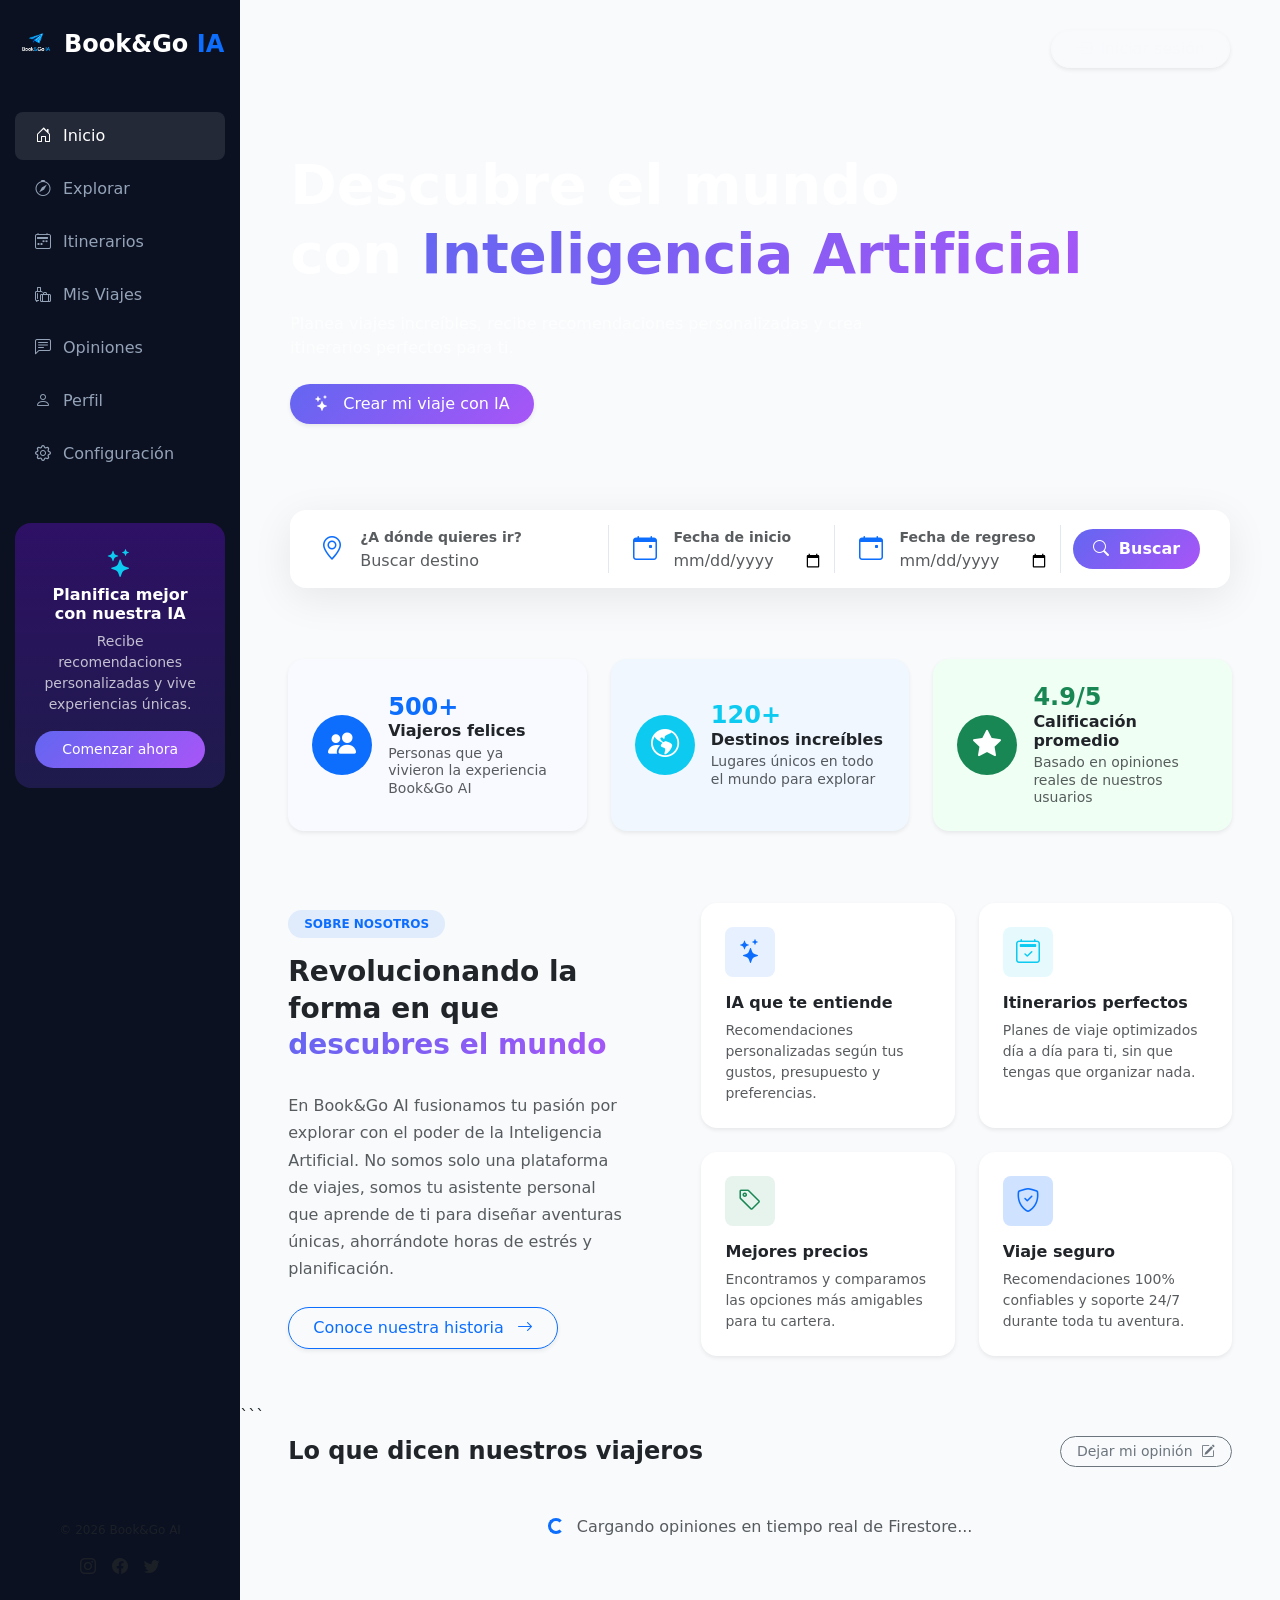
==== index.html @ ae6454f5 "registro aaaaaa" ====
<!DOCTYPE html>
<html lang="es">

<head>
    <meta charset="UTF-8">
    <meta name="viewport" content="width=device-width, initial-scale=1.0">
    <title>Book&Go AI Dashboard</title>
    <link href="https://cdn.jsdelivr.net/npm/bootstrap@5.3.0/dist/css/bootstrap.min.css" rel="stylesheet">
    <link rel="stylesheet" href="https://cdn.jsdelivr.net/npm/bootstrap-icons@1.10.5/font/bootstrap-icons.css">

    <style>
        :root {
            --sidebar-bg: #0B1121;
            --bg-light: #F8FAFC;
            --primary-gradient: linear-gradient(135deg, #6366f1, #a855f7);
        }

        body {
            font-family: 'Segoe UI', system-ui, -apple-system, sans-serif;
            background-color: var(--bg-light);
        }

        /* --- Layout Principal --- */
        .dashboard-wrapper {
            display: flex;
            min-height: 100vh;
        }

        /* --- Barra Lateral (Sidebar) --- */
        .sidebar {
            width: 260px;
            background-color: var(--sidebar-bg);
            color: white;
            display: flex;
            flex-direction: column;
        }

        .sidebar-link {
            color: #94a3b8;
            text-decoration: none;
            padding: 12px 20px;
            display: flex;
            align-items: center;
            gap: 12px;
            border-radius: 8px;
            margin: 0 15px 5px;
            transition: all 0.3s ease;
        }

        .sidebar-link:hover,
        .sidebar-link.active {
            background-color: rgba(255, 255, 255, 0.1);
            color: white;
        }

        .promo-card {
            background: linear-gradient(180deg, #2e1065, #1e1b4b);
            border-radius: 16px;
            padding: 20px;
            margin: 40px 15px 20px;
        }

        /* --- Contenido Principal --- */
        .main-content {
            flex-grow: 1;
            display: flex;
            flex-direction: column;
            overflow-y: auto;
        }

        /* --- Hero Section --- */
        .hero-section {
            background: url('https://images.unsplash.com/photo-1552465011-b4e21bf6e79a?auto=format&fit=crop&q=80&w=2000') no-repeat center center;
            background-size: cover;
            min-height: 550px;
            position: relative;
            color: white;
            padding: 30px 50px;
            display: flex;
            flex-direction: column;
        }

        /* Texto con gradiente */
        .text-gradient {
            background: var(--primary-gradient);
            -webkit-background-clip: text;
            -webkit-text-fill-color: transparent;
            font-weight: 700;
            display: inline-block;
            line-height: 1.3;
            padding-bottom: 5px;
        }

        /* --- Buscador Flotante --- */
        .search-bar-container {
            background: white;
            border-radius: 16px;
            padding: 15px 30px;
            box-shadow: 0 10px 40px rgba(0, 0, 0, 0.08);
            margin: -40px 50px 15px 50px;
            position: relative;
            z-index: 10;
        }

        .search-input-group {
            border-right: 1px solid #e2e8f0;
        }

        .search-input-group:last-child {
            border-right: none;
        }

        /* --- Utilidades --- */
        .btn-gradient {
            background: var(--primary-gradient);
            color: white;
            border: none;
        }

        .btn-gradient:hover {
            opacity: 0.9;
            color: white;
        }

        /* --- Efectos Hover para Tarjetas --- */
        .hover-lift {
            transition: transform 0.3s ease, box-shadow 0.3s ease;
        }

        .hover-lift:hover {
            transform: translateY(-8px);
            box-shadow: 0 15px 30px rgba(0, 0, 0, 0.08) !important;
        }
    </style>
</head>

<body>

    <div class="dashboard-wrapper">
        <aside class="sidebar py-4">
            <div class="px-3 mb-5 d-flex align-items-center gap-2">
                <img src="images/Logo.png" alt="Icono" width="40" style="object-fit: contain; border-radius: 6px;">
                <span class="fs-4 fw-bold text-nowrap">Book&Go <span class="text-primary">IA</span></span>
            </div>

            <nav class="d-flex flex-column">
                <a href="#" class="sidebar-link active" onclick="protectedAction(event, 'Inicio')"><i
                        class="bi bi-house-door"></i> Inicio</a>
                <a href="#" class="sidebar-link" onclick="protectedAction(event, 'Explorar')"><i
                        class="bi bi-compass"></i> Explorar</a>
                <a href="#" class="sidebar-link" onclick="protectedAction(event, 'Itinerarios')"><i
                        class="bi bi-calendar2-week"></i> Itinerarios</a>
                <a href="#" class="sidebar-link" onclick="protectedAction(event, 'Mis Viajes')"><i
                        class="bi bi-luggage"></i> Mis Viajes</a>
                <a href="opiniones.html" class="sidebar-link" onclick="protectedAction(event, 'Opiniones')"><i
                        class="bi bi-chat-left-text"></i> Opiniones</a>
                <a href="#" class="sidebar-link" onclick="protectedAction(event, 'Perfil')"><i class="bi bi-person"></i>
                    Perfil</a>
                <a href="#" class="sidebar-link" onclick="protectedAction(event, 'Configuración')"><i
                        class="bi bi-gear"></i> Configuración</a>
            </nav>

            <div class="promo-card text-center">
                <i class="bi bi-stars fs-3 text-info mb-2"></i>
                <h6 class="text-white fw-bold">Planifica mejor con nuestra IA</h6>
                <p class="small text-light opacity-75 mb-3">Recibe recomendaciones personalizadas y vive experiencias
                    únicas.</p>
                <button class="btn btn-gradient btn-sm w-100 rounded-pill py-2"
                    onclick="protectedAction(event, 'Comenzar Ahora')">Comenzar ahora</button>
            </div>

            <div class="mt-auto px-4 pb-2 text-center">
                <small class="text-muted d-block mb-3" style="font-size: 0.75rem;">© 2026 Book&Go AI</small>
                <div class="d-flex justify-content-center gap-3">
                    <a href="#" class="text-muted"><i class="bi bi-instagram"></i></a>
                    <a href="#" class="text-muted"><i class="bi bi-facebook"></i></a>
                    <a href="#" class="text-muted"><i class="bi bi-twitter"></i></a>
                </div>
            </div>
        </aside>

        <main class="main-content">

            <section class="hero-section">

                <div class="d-flex justify-content-end mb-5">

                    <div id="logged-out-view" class="d-flex align-items-center">
                        <button class="btn btn-outline-light rounded-pill px-4 fw-medium shadow-sm"
                            data-bs-toggle="modal" data-bs-target="#loginModal">
                            <i class="bi bi-box-arrow-in-right me-2"></i>Iniciar sesión
                        </button>
                    </div>

                    <div id="logged-in-view" class="d-flex align-items-center gap-4 d-none">
                        <i class="bi bi-bell text-white fs-5 position-relative" style="cursor: pointer;">
                            <span
                                class="position-absolute top-0 start-100 translate-middle p-1 bg-danger border border-light rounded-circle"></span>
                        </i>
                        <div class="dropdown">
                            <div class="d-flex align-items-center gap-2 text-white dropdown-toggle" id="userDropdown"
                                data-bs-toggle="dropdown" aria-expanded="false" style="cursor: pointer;">
                                <img src="https://images.unsplash.com/photo-1494790108377-be9c29b29330?auto=format&fit=crop&q=80&w=150"
                                    class="rounded-circle border border-2 border-light" width="38" height="38"
                                    alt="Sara">
                                <span id="NombrePerfil">Hola, Sara</span>
                            </div>
                            <ul class="dropdown-menu dropdown-menu-end shadow border-0 mt-2 rounded-3"
                                aria-labelledby="userDropdown">
                                <li><a class="dropdown-item small py-2" href="#"><i
                                            class="bi bi-person me-2 text-muted"></i> Mi Perfil</a></li>
                                <li><a class="dropdown-item small py-2" href="#"><i
                                            class="bi bi-gear me-2 text-muted"></i> Configuración</a></li>
                                <li>
                                    <hr class="dropdown-divider">
                                </li>
                                <li><a class="dropdown-item text-danger small py-2" href="#" id="btnLogout"><i
                                            class="bi bi-box-arrow-left me-2"></i> Cerrar sesión</a></li>
                            </ul>
                        </div>
                    </div>

                </div>

                <div class="mt-auto mb-5 pb-5 d-flex flex-column align-items-start">
                    <h1 class="display-4 fw-bold mb-3" style="line-height: 1.2;">
                        Descubre el mundo <br>
                        con <span class="text-gradient">Inteligencia Artificial</span>
                    </h1>
                    <p class="lead opacity-75 mb-4 fs-6" style="max-width: 600px;">
                        Planea viajes increíbles, recibe recomendaciones personalizadas y crea itinerarios perfectos
                        para ti.
                    </p>
                    <button class="btn btn-gradient px-4 py-2 rounded-pill fw-medium shadow-sm"
                        onclick="protectedAction(event, 'Crear viaje con IA')">
                        <i class="bi bi-stars me-2"></i> Crear mi viaje con IA
                    </button>
                </div>
            </section>

            <div class="search-bar-container">
                <div class="row align-items-center">
                    <div class="col-md-4 search-input-group d-flex align-items-center gap-3">
                        <i class="bi bi-geo-alt fs-4 text-primary"></i>
                        <div class="w-100">
                            <small class="text-muted fw-semibold">¿A dónde quieres ir?</small>
                            <input type="text" id="inputDestino" class="form-control border-0 p-0 shadow-none fw-medium"
                                placeholder="Buscar destino">
                        </div>
                    </div>
                    <div class="col-md-3 search-input-group d-flex align-items-center gap-3 ps-4">
                        <i class="bi bi-calendar-event fs-4 text-primary"></i>
                        <div class="w-100">
                            <small class="text-muted fw-semibold">Fecha de inicio</small>
                            <input type="date" class="form-control border-0 p-0 shadow-none text-muted">
                        </div>
                    </div>
                    <div class="col-md-3 search-input-group d-flex align-items-center gap-3 ps-4">
                        <i class="bi bi-calendar-event fs-4 text-primary"></i>
                        <div class="w-100">
                            <small class="text-muted fw-semibold">Fecha de regreso</small>
                            <input type="date" class="form-control border-0 p-0 shadow-none text-muted">
                        </div>
                    </div>
                    <div class="col-md-2 text-end">
                        </button>
                        <button id="btnBuscarCatalogo" class="btn btn-gradient w-100 py-2 rounded-pill fw-bold">
                            <i class="bi bi-search me-1"></i> Buscar
                        </button>

                    </div>
                </div>
            </div>

            <div class="container-fluid px-5 my-4">
                <div class="row g-4" id="contenedorCatalogo">
                </div>
            </div>

            <div class="container-fluid px-5 pb-4 mt-2">
                <div class="row g-4">
                    <div class="col-md-4">
                        <div class="card border-0 shadow-sm rounded-4 h-100 p-2" style="background-color: #f8faff;">
                            <div class="card-body d-flex align-items-center gap-3">
                                <div class="bg-primary text-white rounded-circle d-flex align-items-center justify-content-center flex-shrink-0"
                                    style="width: 60px; height: 60px;">
                                    <i class="bi bi-people-fill fs-3"></i>
                                </div>
                                <div>
                                    <h4 class="fw-bold text-primary mb-0">500+</h4>
                                    <h6 class="fw-bold mb-1">Viajeros felices</h6>
                                    <p class="text-muted small mb-0 lh-sm">Personas que ya vivieron la experiencia
                                        Book&Go AI</p>
                                </div>
                            </div>
                        </div>
                    </div>
                    <div class="col-md-4">
                        <div class="card border-0 shadow-sm rounded-4 h-100 p-2" style="background-color: #f0f7ff;">
                            <div class="card-body d-flex align-items-center gap-3">
                                <div class="bg-info text-white rounded-circle d-flex align-items-center justify-content-center flex-shrink-0"
                                    style="width: 60px; height: 60px;">
                                    <i class="bi bi-globe-americas fs-3"></i>
                                </div>
                                <div>
                                    <h4 class="fw-bold text-info mb-0">120+</h4>
                                    <h6 class="fw-bold mb-1">Destinos increíbles</h6>
                                    <p class="text-muted small mb-0 lh-sm">Lugares únicos en todo el mundo para explorar
                                    </p>
                                </div>
                            </div>
                        </div>
                    </div>
                    <div class="col-md-4">
                        <div class="card border-0 shadow-sm rounded-4 h-100 p-2" style="background-color: #f0fff4;">
                            <div class="card-body d-flex align-items-center gap-3">
                                <div class="bg-success text-white rounded-circle d-flex align-items-center justify-content-center flex-shrink-0"
                                    style="width: 60px; height: 60px;">
                                    <i class="bi bi-star-fill fs-3"></i>
                                </div>
                                <div>
                                    <h4 class="fw-bold text-success mb-0">4.9/5</h4>
                                    <h6 class="fw-bold mb-1">Calificación promedio</h6>
                                    <p class="text-muted small mb-0 lh-sm">Basado en opiniones reales de nuestros
                                        usuarios</p>
                                </div>
                            </div>
                        </div>
                    </div>
                </div>
            </div>
            <div class="container-fluid px-5 pb-5 mt-5">
                <div class="row g-5 align-items-center">

                    <div class="col-lg-5 pe-lg-5">
                        <span
                            class="badge bg-primary bg-opacity-10 text-primary rounded-pill px-3 py-2 mb-3 fw-semibold">SOBRE
                            NOSOTROS</span>
                        <h3 class="fw-bold mb-4" style="line-height: 1.3;">
                            Revolucionando la forma en que <span class="text-gradient">descubres el mundo</span>
                        </h3>
                        <p class="text-muted mb-4" style="line-height: 1.7;">
                            En Book&Go AI fusionamos tu pasión por explorar con el poder de la Inteligencia Artificial.
                            No somos solo una plataforma de viajes, somos tu asistente personal que aprende de ti para
                            diseñar aventuras únicas, ahorrándote horas de estrés y planificación.
                        </p>
                        <button class="btn btn-outline-primary rounded-pill px-4 py-2 fw-medium shadow-sm hover-lift"
                            data-bs-toggle="modal" data-bs-target="#historyModal">
                            Conoce nuestra historia <i class="bi bi-arrow-right ms-2"></i>
                        </button>
                    </div>

                    <div class="col-lg-7">
                        <div class="row g-4">
                            <div class="col-md-6">
                                <div class="card border-0 bg-white shadow-sm rounded-4 h-100 p-4 hover-lift">
                                    <div class="bg-primary bg-opacity-10 text-primary rounded-3 d-inline-flex align-items-center justify-content-center mb-3"
                                        style="width: 50px; height: 50px;">
                                        <i class="bi bi-stars fs-4"></i>
                                    </div>
                                    <h6 class="fw-bold">IA que te entiende</h6>
                                    <p class="text-muted small mb-0">Recomendaciones personalizadas según tus gustos,
                                        presupuesto y preferencias.</p>
                                </div>
                            </div>
                            <div class="col-md-6">
                                <div class="card border-0 bg-white shadow-sm rounded-4 h-100 p-4 hover-lift">
                                    <div class="bg-info bg-opacity-10 text-info rounded-3 d-inline-flex align-items-center justify-content-center mb-3"
                                        style="width: 50px; height: 50px;">
                                        <i class="bi bi-calendar2-check fs-4"></i>
                                    </div>
                                    <h6 class="fw-bold">Itinerarios perfectos</h6>
                                    <p class="text-muted small mb-0">Planes de viaje optimizados día a día para ti, sin
                                        que tengas que organizar nada.</p>
                                </div>
                            </div>
                            <div class="col-md-6">
                                <div class="card border-0 bg-white shadow-sm rounded-4 h-100 p-4 hover-lift">
                                    <div class="bg-success bg-opacity-10 text-success rounded-3 d-inline-flex align-items-center justify-content-center mb-3"
                                        style="width: 50px; height: 50px;">
                                        <i class="bi bi-tag fs-4"></i>
                                    </div>
                                    <h6 class="fw-bold">Mejores precios</h6>
                                    <p class="text-muted small mb-0">Encontramos y comparamos las opciones más amigables
                                        para tu cartera.</p>
                                </div>
                            </div>
                            <div class="col-md-6">
                                <div class="card border-0 bg-white shadow-sm rounded-4 h-100 p-4 hover-lift">
                                    <div class="bg-primary-subtle text-primary rounded-3 d-inline-flex align-items-center justify-content-center mb-3"
                                        style="width: 50px; height: 50px;">
                                        <i class="bi bi-shield-check fs-4"></i>
                                    </div>
                                    <h6 class="fw-bold">Viaje seguro</h6>
                                    <p class="text-muted small mb-0">Recomendaciones 100% confiables y soporte 24/7
                                        durante toda tu aventura.</p>
                                </div>
                            </div>
                        </div>
                    </div>

                </div>
            </div>
            ```

            <div class="container-fluid px-5 pb-5">
                <div class="d-flex justify-content-between align-items-center mb-4 mt-2">
                    <h4 class="fw-bold mb-0">Lo que dicen nuestros viajeros</h4>
                    <a href="opiniones.html" class="btn btn-outline-secondary btn-sm rounded-pill px-3">Dejar mi opinión
                        <i class="bi bi-pencil-square ms-1"></i></a>
                </div>

                <div class="row g-4" id="realOpinionsContainer">
                    <div class="text-center py-4 text-muted">
                        <div class="spinner-border text-primary spinner-border-sm me-2" role="status"></div>
                        Cargando opiniones en tiempo real de Firestore...
                    </div>
                </div>
            </div>

            <div class="modal fade" id="loginModal" tabindex="-1" aria-labelledby="loginModalLabel" aria-hidden="true">
                <div class="modal-dialog modal-dialog-centered" style="max-width: 400px;">
                    <div class="modal-content border-0 shadow rounded-4"
                        style="background-color: #0B1121; color: white;">
                        <div class="modal-header border-0 pe-4 pt-4">
                            <button type="button" class="btn-close btn-close-white ms-auto shadow-none"
                                data-bs-dismiss="modal" aria-label="Close"></button>
                        </div>
                        <div class="modal-body px-4 pb-4 text-center">
                            <div class="bg-primary text-white rounded p-2 d-inline-flex mb-3"><i
                                    class="bi bi-airplane-fill fs-3"></i></div>
                            <h4 class="fw-bold mb-4">Book&Go <span class="text-primary">AI</span></h4>

                            <ul class="nav nav-pills nav-fill mb-4 p-1 bg-dark rounded-pill" id="authTabs"
                                role="tablist">
                                <li class="nav-item" role="presentation">
                                    <button class="nav-link active rounded-pill text-white" id="login-tab"
                                        data-bs-toggle="tab" data-bs-target="#login-pane" type="button"
                                        role="tab">Iniciar Sesión</button>
                                </li>
                                <li class="nav-item" role="presentation">
                                    <button class="nav-link rounded-pill text-white" id="register-tab"
                                        data-bs-toggle="tab" data-bs-target="#register-pane" type="button"
                                        role="tab">Registrarse</button>
                                </li>
                            </ul>

                            <div class="tab-content" id="authTabsContent">

                                <div class="tab-pane fade show active text-start" id="login-pane" role="tabpanel"
                                    aria-labelledby="login-tab">
                                    <div class="mb-3">
                                        <label class="small text-muted mb-1 fw-medium">Correo electrónico</label>
                                        <input type="email" id="loginEmail"
                                            class="form-control bg-secondary bg-opacity-10 border-secondary text-white py-2 px-3 shadow-none"
                                            placeholder="correo@ejemplo.com">
                                    </div>
                                    <div class="mb-4">
                                        <label class="small text-muted mb-1 fw-medium">Contraseña</label>
                                        <input type="password" id="loginPassword"
                                            class="form-control bg-secondary bg-opacity-10 border-secondary text-white py-2 px-3 shadow-none"
                                            placeholder="••••••••">
                                    </div>
                                    <button id="btn-google" type="button"
                                        class="btn btn-outline-primary w-100 mb-3 py-2 rounded-pill fw-bold d-flex align-items-center justify-content-center gap-2">
                                        <svg xmlns="http://www.w3.org/2000/svg" width="16" height="16"
                                            fill="currentColor" class="bi bi-google" viewBox="0 0 16 16">
                                            <path
                                                d="M15.545 6.558a9.4 9.4 0 0 1 .139 1.626c0 2.434-.87 4.492-2.384 5.885h.002C11.978 15.292 10.158 16 8 16A8 8 0 1 1 8 0c2.244 0 4.179.827 5.642 2.237l-2.407 2.407c-.685-.66-1.854-1.428-3.235-1.428-2.393 0-4.342 1.984-4.342 4.428s1.949 4.428 4.342 4.428c2.767 0 3.81-1.984 3.974-3.003H8V6.558z" />
                                        </svg>
                                        Iniciar sesión con Google
                                    </button>
                                    <button id="btnLogin"
                                        class="btn btn-gradient w-100 py-2 rounded-pill fw-bold shadow">
                                        Entrar
                                    </button>
                                </div>

                               <div class="tab-pane fade text-start" id="register-pane" role="tabpanel" aria-labelledby="register-tab">
    
    <h6 class="text-white border-bottom border-secondary pb-2 mb-3 small tracking-wider text-uppercase opacity-75">1. Datos de la Cuenta</h6>
    
    <div class="mb-3">
        <label class="small text-muted mb-1 fw-medium">Nombre completo</label>
        <input type="text" id="registerNombre"
            class="form-control bg-secondary bg-opacity-10 border-secondary text-white py-2 px-3 shadow-none"
            placeholder="Juan Carlos Benítez" required>
    </div>

    <div class="row">
        <div class="col-md-8 mb-3">
            <label class="small text-muted mb-1 fw-medium">Correo electrónico</label>
            <input type="email" id="registerEmail"
                class="form-control bg-secondary bg-opacity-10 border-secondary text-white py-2 px-3 shadow-none"
                placeholder="correo@ejemplo.com" required>
        </div>
        <div class="col-md-4 mb-3">
            <label class="small text-muted mb-1 fw-medium">Edad</label>
            <input type="number" id="registerEdad" min="1" max="120"
                class="form-control bg-secondary bg-opacity-10 border-secondary text-white py-2 px-3 shadow-none"
                placeholder="Ej: 21" required>
        </div>
    </div>

    <div class="mb-3">
        <label class="small text-muted mb-1 fw-medium">Crea Una Contraseña</label>
        <input type="password" id="registerPassword"
            class="form-control bg-secondary bg-opacity-10 border-secondary text-white py-2 px-3 shadow-none"
            placeholder="Mínimo 6 caracteres" required>
    </div>

    <h6 class="text-white border-bottom border-secondary pb-2 mb-3 mt-4 small tracking-wider text-uppercase opacity-75">2. Perfil de Viajero</h6>

    <div class="row">
        <div class="col-md-6 mb-3">
            <label class="small text-muted mb-1 fw-medium">Estilo de viaje</label>
            <select id="registerEstilo" class="form-select bg-dark border-secondary text-white py-2 px-3 shadow-none">
                <option value="Aventurero">Aventurero / Mochilero</option>
                <option value="Cultural">Cultural / Histórico</option>
                <option value="Relajación">Relajación / Playa</option>
                <option value="Negocios">Negocios</option>
                <option value="Familiar">Familiar</option>
            </select>
        </div>
        <div class="col-md-6 mb-3">
            <label class="small text-muted mb-1 fw-medium">Presupuesto estimado</label>
            <select id="registerPresupuesto" class="form-select bg-dark border-secondary text-white py-2 px-3 shadow-none">
                <option value="Bajo">Económico (Bajo)</option>
                <option value="Medio" selected>Estándar (Medio)</option>
                <option value="Alto">Premium (Alto)</option>
            </select>
        </div>
    </div>

    <div class="row">
        <div class="col-md-6 mb-3">
            <label class="small text-muted mb-1 fw-medium">Transporte preferido</label>
            <select id="registerTransporte" class="form-select bg-dark border-secondary text-white py-2 px-3 shadow-none">
                <option value="Metro / Tren">Metro / Tren</option>
                <option value="Autobús">Autobús de línea</option>
                <option value="Avión">Avión</option>
                <option value="Automóvil">Automóvil propio / Renta</option>
            </select>
        </div>
        <div class="col-md-6 mb-3">
            <label class="small text-muted mb-1 fw-medium">Alojamiento preferido</label>
            <select id="registerAlojamiento" class="form-select bg-dark border-secondary text-white py-2 px-3 shadow-none">
                <option value="Hotel">Hotel</option>
                <option value="Hostal">Hostal / Compartido</option>
                <option value="Airbnb">Airbnb / Departamento</option>
                <option value="Ninguno">Sin reserva previa</option>
            </select>
        </div>
    </div>

    <div class="mb-3">
        <label class="small text-muted mb-1 fw-medium">Duración típica del viaje</label>
        <select id="registerDuracion" class="form-select bg-dark border-secondary text-white py-2 px-3 shadow-none">
            <option value="Fin de semana">Fin de semana (1-3 días)</option>
            <option value="Una semana">Una semana (4-7 días)</option>
            <option value="Quincena">Quincena (8-15 días)</option>
            <option value="Larga estancia">Larga estancia (+15 días)</option>
        </select>
    </div>

    <div class="mb-3">
        <label class="small text-muted mb-2 d-block fw-medium">Intereses principales</label>
        <div class="row g-2 px-1">
            <div class="col-6">
                <div class="form-check text-white-50 small">
                    <input class="form-check-input interes-chk" type="checkbox" value="Museos" id="chkMuseos">
                    <label class="form-check-label" for="chkMuseos">Museos y Arte</label>
                </div>
            </div>
            <div class="col-6">
                <div class="form-check text-white-50 small">
                    <input class="form-check-input interes-chk" type="checkbox" value="Naturaleza" id="chkNaturaleza">
                    <label class="form-check-label" for="chkNaturaleza">Naturaleza / Eco</label>
                </div>
            </div>
            <div class="col-6">
                <div class="form-check text-white-50 small">
                    <input class="form-check-input interes-chk" type="checkbox" value="Gastronomía" id="chkGastro">
                    <label class="form-check-label" for="chkGastro">Gastronomía local</label>
                </div>
            </div>
            <div class="col-6">
                <div class="form-check text-white-50 small">
                    <input class="form-check-input interes-chk" type="checkbox" value="Vida Nocturna" id="chkNocturna">
                    <label class="form-check-label" for="chkNocturna">Vida Nocturna</label>
                </div>
            </div>
        </div>
    </div>

    <div class="mb-4">
        <label class="small text-muted mb-1 fw-medium">Destinos favoritos o planeados</label>
        <input type="text" id="registerDestinos"
            class="form-control bg-secondary bg-opacity-10 border-secondary text-white py-2 px-3 shadow-none"
            placeholder="Ej: CDMX, París, Cancún (separados por comas)">
    </div>

    <button id="btnRegister" class="btn btn-gradient w-100 py-2 rounded-pill fw-bold shadow">
        Crear cuenta
    </button>
</div>
                            </div>

                            <div id="authErrorMsg" class="text-danger small mt-3 d-none"></div>

                        </div>
                    </div>
                </div>
            </div>
            <div class="modal fade" id="historyModal" tabindex="-1" aria-labelledby="historyModalLabel"
                aria-hidden="true">
                <div class="modal-dialog modal-dialog-centered modal-lg">
                    <div class="modal-content border-0 shadow rounded-4"
                        style="background-color: #0B1121; color: white;">
                        <div class="modal-header border-0 pe-4 pt-4">
                            <h5 class="modal-title fw-bold px-3 pt-2" id="historyModalLabel">Nuestra Historia</h5>
                            <button type="button" class="btn-close btn-close-white ms-auto shadow-none"
                                data-bs-dismiss="modal" aria-label="Close"></button>
                        </div>
                        <div class="modal-body px-4 px-md-5 pb-5">
                            <div class="row align-items-center g-4">

                                <div class="col-md-7">
                                    <h4 class="fw-bold mb-3">El inicio de una <span class="text-gradient">nueva
                                            aventura</span></h4>
                                    <p class="text-light text-opacity-75 small lh-lg">
                                        Todo comenzó a mediados de 2025, cuando un grupo de apasionados desarrolladores
                                        y viajeros frecuentes se cansaron de pasar semanas enteras comparando pestañas,
                                        leyendo cientos de reseñas contradictorias y armando itinerarios rígidos en
                                        hojas de cálculo. Se dieron cuenta de que viajar es un arte, pero planificar se
                                        había convertido en un dolor de cabeza.
                                    </p>
                                    <p class="text-light text-opacity-75 small lh-lg">
                                        Fue entonces cuando nació la idea de **Book&Go AI**: crear un ecosistema
                                        inteligente que funcionara como un compañero de viaje experto. Un algoritmo
                                        avanzado que no solo automatizara reservas, sino que entendiera de verdad la
                                        personalidad, gustos y presupuesto de cada viajero para diseñar rutas únicas en
                                        segundos.
                                    </p>
                                </div>

                                <div class="col-md-5 text-center">
                                    <div
                                        class="p-4 rounded-4 bg-secondary bg-opacity-10 border border-secondary border-opacity-10">
                                        <div class="bg-primary text-white rounded-circle d-inline-flex align-items-center justify-content-center mb-3 shadow"
                                            style="width: 64px; height: 64px;">
                                            <i class="bi bi-rocket-takeoff-fill fs-3"></i>
                                        </div>
                                        <h5 class="fw-bold mb-2" style="font-size: 1rem;">Nuestra Misión</h5>
                                        <p class="text-light text-opacity-50 small mb-0 lh-sm">
                                            Eliminar el estrés y las barreras de la planificación, permitiendo que las
                                            personas se enfoquen en lo único que realmente importa: vivir el destino y
                                            coleccionar momentos.
                                        </p>
                                    </div>
                                </div>

                            </div>

                            <hr class="border-secondary opacity-20 my-4">

                            <div class="text-center">
                                <p class="small text-light text-opacity-50 mb-3">Hoy, seguimos evolucionando cada día
                                    gracias a los comentarios y la confianza de nuestra comunidad de viajeros.</p>
                                <button type="button"
                                    class="btn btn-gradient rounded-pill px-4 py-2 fw-bold btn-sm shadow"
                                    data-bs-dismiss="modal">¡Genial, gracias!</button>
                            </div>
                        </div>
                    </div>
                </div>
            </div>

            <script src="https://cdn.jsdelivr.net/npm/bootstrap@5.3.0/dist/js/bootstrap.bundle.min.js"></script>

            <script type="module">
                // 1. IMPORTS ACTUALIZADOS PARA REALTIME DATABASE
                import { initializeApp } from "https://www.gstatic.com/firebasejs/10.12.2/firebase-app.js";
                import { getAuth, createUserWithEmailAndPassword, signInWithEmailAndPassword, onAuthStateChanged, signOut } from "https://www.gstatic.com/firebasejs/10.12.2/firebase-auth.js";
                import { getDatabase, ref, set, query, orderByChild, limitToLast, onValue } from "https://www.gstatic.com/firebasejs/10.12.2/firebase-database.js";
                // 2. CONFIGURACIÓN (Con databaseURL incluida)
                const firebaseConfig = {
                    apiKey: "AIzaSyBY0KCEgBwrKV02kiFTGZLtWOxO9ozzSso",
                    authDomain: "bookandgo-ad08d.firebaseapp.com",
                    databaseURL: "https://bookandgo-ad08d-default-rtdb.firebaseio.com",
                    projectId: "bookandgo-ad08d",
                    storageBucket: "bookandgo-ad08d.firebasestorage.app",
                    messagingSenderId: "772819367761",
                    appId: "1:772819367761:web:5fdf584737cf2ea3ad8570",
                    measurementId: "G-NZKR4SKYC6"
                };

                // 3. INICIALIZACIÓN
                const app = initializeApp(firebaseConfig);
                const auth = getAuth(app);
                const database = getDatabase(app);

                // 4. VARIABLES GLOBALES
                window.isLoggedIn = false;
                const loginModalElement = document.getElementById('loginModal');
                const loginModalInstance = new bootstrap.Modal(loginModalElement);
                const errorMsg = document.getElementById('authErrorMsg');
                const loggedOutView = document.getElementById('logged-out-view');
                const loggedInView = document.getElementById('logged-in-view');
                const opinionsContainer = document.getElementById('realOpinionsContainer');

                // 5. ESCUCHAR OPINIONES DE REALTIME DATABASE
                // Pedimos las últimas 3 ordenadas por fecha de creación
                const opinionsRef = query(ref(database, 'opiniones'), orderByChild('createdAt'), limitToLast(3));

                onValue(opinionsRef, (snapshot) => {
                    opinionsContainer.innerHTML = '';

                    if (!snapshot.exists()) {
                        opinionsContainer.innerHTML = `
                    <div class="col-12 text-center text-muted py-3">
                        <p class="mb-0 small">Aún no hay opiniones de viajeros. ¡Sé el primero en dejar la tuya!</p>
                    </div>`;
                        return;
                    }

                    // Realtime DB devuelve los datos de más viejo a más nuevo.
                    // Los metemos a un arreglo y le damos la vuelta para que el más nuevo salga primero.
                    const opinionsArray = [];
                    snapshot.forEach((childSnapshot) => {
                        opinionsArray.push(childSnapshot.val());
                    });
                    opinionsArray.reverse();

                    opinionsArray.forEach((data) => {
                        let starsHtml = '';
                        for (let i = 1; i <= 5; i++) {
                            starsHtml += i <= data.stars ? '<i class="bi bi-star-fill"></i>' : '<i class="bi bi-star"></i>';
                        }

                        const cardHtml = `
                    <div class="col-md-4">
                        <div class="card border-0 shadow-sm rounded-4 h-100 p-3">
                            <div class="card-body">
                                <div class="d-flex justify-content-between align-items-start mb-3">
                                    <div class="d-flex align-items-center gap-3">
                                        <img src="${data.userPhoto}" class="rounded-circle border border-1" width="45" height="45" alt="${data.userName}">
                                        <div>
                                            <h6 class="fw-bold mb-0">${data.userName}</h6>
                                            <small class="text-muted text-break" style="font-size:0.75rem;">${data.userEmail}</small>
                                        </div>
                                    </div>
                                    <i class="bi bi-heart-fill text-opacity-25 text-danger"></i>
                                </div>
                                <div class="text-warning mb-2" style="font-size: 0.85rem;">
                                    ${starsHtml}
                                </div>
                                <p class="text-muted small mb-0">${data.text}</p>
                            </div>
                        </div>
                    </div>
                `;
                        opinionsContainer.innerHTML += cardHtml;
                    });
                });

                // 6. CONTROL DE SESIÓN Y LOGIN
                onAuthStateChanged(auth, (user) => {
                    if (user) {
                        window.isLoggedIn = true;
                        loggedOutView.classList.add('d-none');
                        loggedInView.classList.remove('d-none');
                        loginModalInstance.hide();
                        document.getElementById("NombrePerfil").textContent = `Hola, ${user.displayName || user.email}`;
                    } else {
                        window.isLoggedIn = false;
                        loggedOutView.classList.remove('d-none');
                        loggedInView.classList.add('d-none');
                    }
                });

                document.getElementById('btnRegister').addEventListener('click', () => {
                    const email = document.getElementById('registerEmail').value;
                    const password = document.getElementById('registerPassword').value;
                    errorMsg.classList.add('d-none');

                    createUserWithEmailAndPassword(auth, email, password)
                        .then((userCredential) => {
                            const user = userCredential.user;

                            const db = getDatabase();
                            set(ref(db, 'usuarios/' + user.uid), {
                                correo: user.email,
                                fechaRegistro: new Date().toISOString()
                            })
                                .then(() => {
                                    console.log("Usuario guardado con éxito en la base de datos.");
                                })
                                .catch((dbError) => {
                                    console.error("Error al escribir en la base de datos:", dbError);
                                });
                        })
                        .catch((error) => {
                            errorMsg.textContent = "Error: " + error.message;
                            errorMsg.classList.remove('d-none');
                        });
                });

                document.getElementById('btnLogin').addEventListener('click', () => {
                    const email = document.getElementById('loginEmail').value;
                    const password = document.getElementById('loginPassword').value;
                    errorMsg.classList.add('d-none');

                    signInWithEmailAndPassword(auth, email, password)
                        .catch((error) => {
                            errorMsg.textContent = "Credenciales incorrectas o usuario no existe.";
                            errorMsg.classList.remove('d-none');
                        });
                });

                document.getElementById('btnLogout').addEventListener('click', (e) => {
                    e.preventDefault();
                    signOut(auth);
                });

                window.protectedAction = function (event, actionName) {
                    if (event) event.preventDefault();
                    if (!window.isLoggedIn) {
                        loginModalInstance.show();
                    } else {
                        alert(`¡Éxito! Ejecutando la acción: "${actionName}" en el Dashboard.`);
                    }
                };

                const urlParams = new URLSearchParams(window.location.search);
                if (urlParams.get('action') === 'loginRequired') {
                    setTimeout(() => { loginModalInstance.show(); }, 500);
                }

                loginModalElement.addEventListener('hidden.bs.modal', () => {
                    document.getElementById('loginEmail').value = '';
                    document.getElementById('loginPassword').value = '';
                    document.getElementById('registerEmail').value = '';
                    document.getElementById('registerPassword').value = '';
                    errorMsg.classList.add('d-none');
                });
            </script>
            <script src="catalogo.js"></script>
</body>

</html>
<script type="module" src="app.js"></script>
<script type="module" src="Registro.js"></script>
</body>

</html>
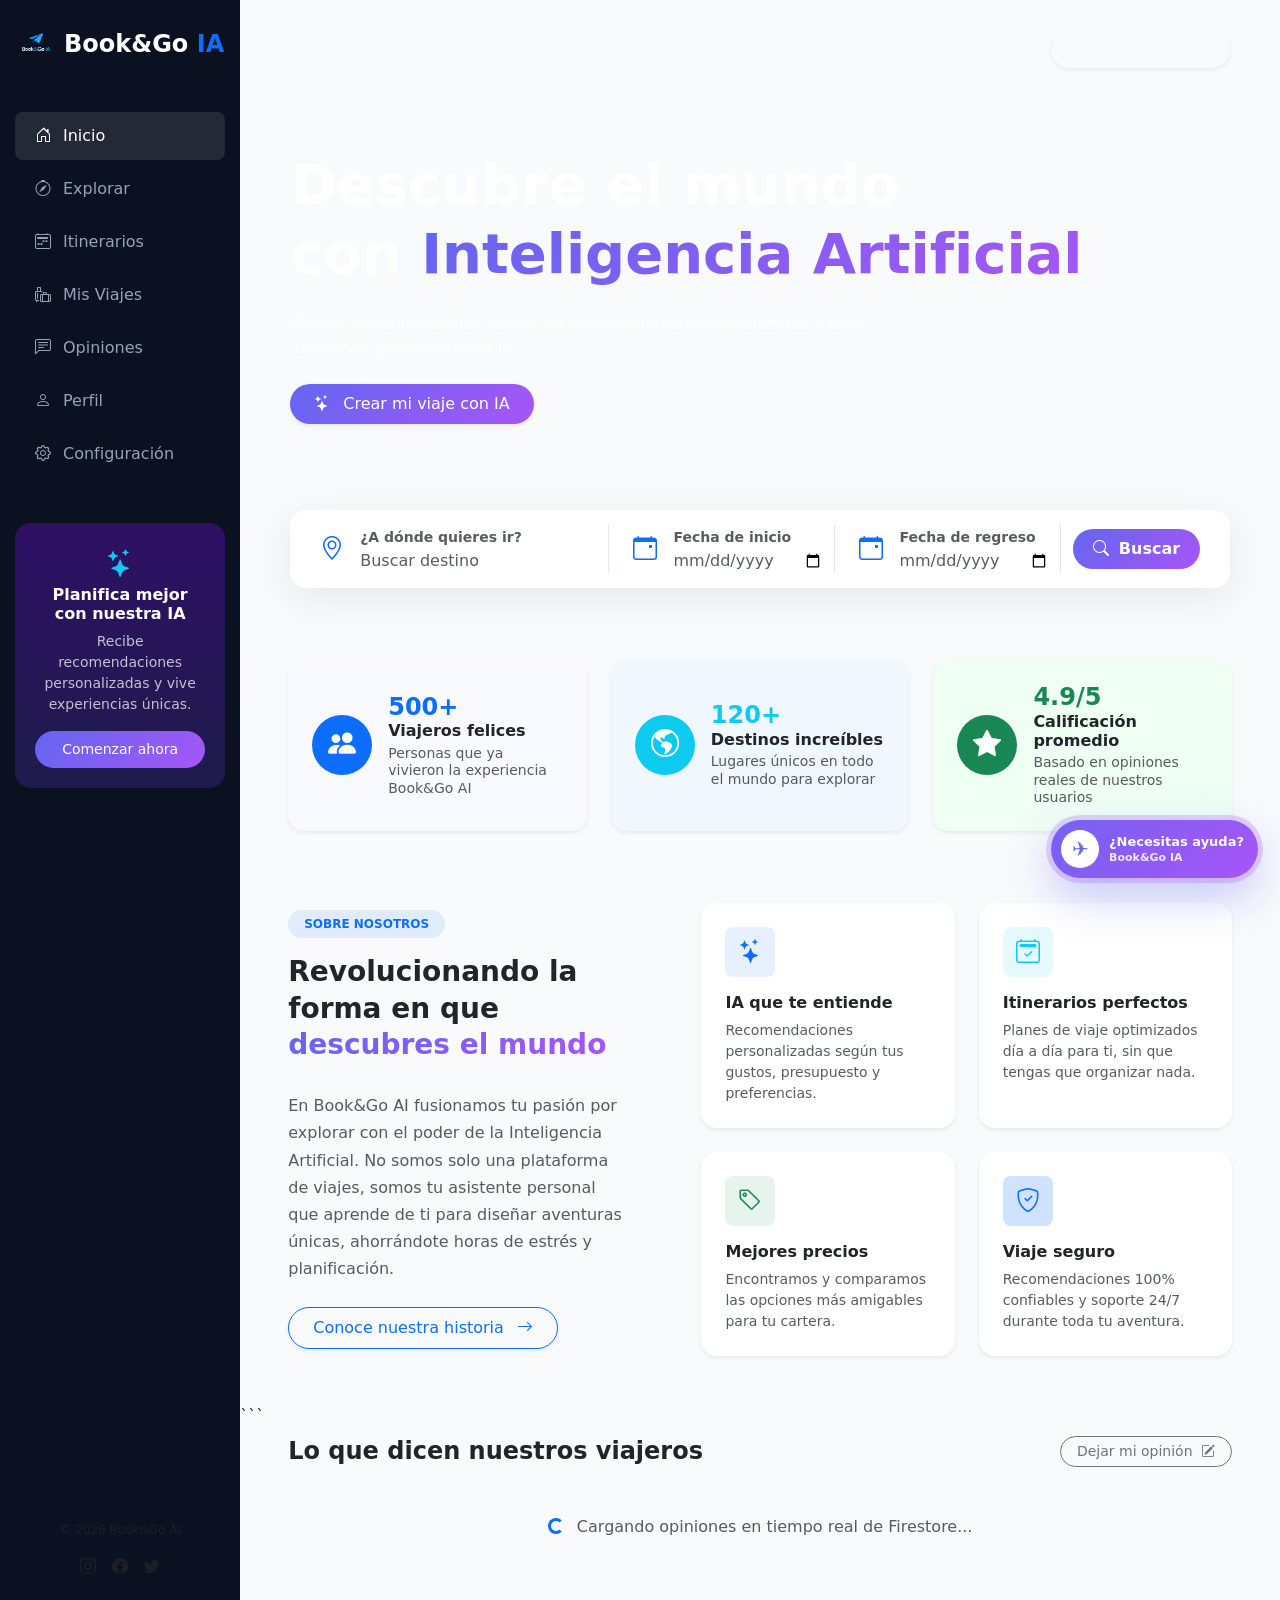
==== commit f99eb510: "feat: Chatbot" ====
--- a/index.html
+++ b/index.html
@@ -7,6 +7,7 @@
     <title>Book&Go AI Dashboard</title>
     <link href="https://cdn.jsdelivr.net/npm/bootstrap@5.3.0/dist/css/bootstrap.min.css" rel="stylesheet">
     <link rel="stylesheet" href="https://cdn.jsdelivr.net/npm/bootstrap-icons@1.10.5/font/bootstrap-icons.css">
+    <link rel="stylesheet" href="chatbot/bookgo-chatbot.css">
 
     <style>
         :root {
@@ -207,7 +208,7 @@
                             </div>
                             <ul class="dropdown-menu dropdown-menu-end shadow border-0 mt-2 rounded-3"
                                 aria-labelledby="userDropdown">
-                                <li><a class="dropdown-item small py-2" href="#"><i
+                                <li><a class="dropdown-item small py-2" href="perfil.html"><i
                                             class="bi bi-person me-2 text-muted"></i> Mi Perfil</a></li>
                                 <li><a class="dropdown-item small py-2" href="#"><i
                                             class="bi bi-gear me-2 text-muted"></i> Configuración</a></li>
@@ -846,6 +847,7 @@
                 });
             </script>
             <script src="catalogo.js"></script>
+            <script src="chatbot/bookgo-chatbot.js"></script>
 </body>
 
 </html>
--- a/chatbot/bookgo-chatbot.css
+++ b/chatbot/bookgo-chatbot.css
@@ -0,0 +1,37 @@
+.bookgo-chat-launcher,
+.bookgo-chat-window,
+.bookgo-chat-window *{
+  box-sizing:border-box;
+  font-family:'Segoe UI',system-ui,-apple-system,sans-serif;
+}
+.bookgo-chat-launcher{
+  position:fixed;
+  right:22px;
+  bottom:22px;
+  z-index:9999;
+  border:0;
+  outline:0;
+  cursor:pointer;
+  display:flex;
+  align-items:center;
+  gap:10px;
+  padding:10px 14px 10px 10px;
+  border-radius:999px;
+  color:#fff;
+  background:linear-gradient(135deg,#6366f1,#a855f7);
+  box-shadow:0 18px 45px rgba(99,102,241,.35);
+  transition:.25s ease;
+}
+.bookgo-chat-launcher:hover{transform:translateY(-3px);box-shadow:0 22px 55px rgba(99,102,241,.45)}
+.bookgo-chat-launcher.hidden{opacity:0;pointer-events:none;transform:translateY(20px) scale(.92)}
+.bookgo-pulse{position:absolute;inset:-5px;border-radius:999px;background:rgba(168,85,247,.25);animation:bookgoPulse 1.7s infinite;z-index:-1}
+@keyframes bookgoPulse{0%{transform:scale(.95);opacity:.9}100%{transform:scale(1.25);opacity:0}}
+.bookgo-launcher-avatar{width:38px;height:38px;border-radius:50%;background:#fff;color:#6366f1;display:grid;place-items:center;font-size:20px;font-weight:800;box-shadow:inset 0 0 0 1px rgba(255,255,255,.2)}
+.bookgo-launcher-text{display:flex;flex-direction:column;align-items:flex-start;font-size:13px;font-weight:800;line-height:1.05;white-space:nowrap}.bookgo-launcher-text small{font-size:11px;font-weight:600;opacity:.86;margin-top:3px}
+.bookgo-chat-window{position:fixed;right:22px;bottom:22px;z-index:9999;width:min(370px,calc(100vw - 28px));height:560px;max-height:calc(100vh - 40px);background:#fff;border-radius:24px;overflow:hidden;box-shadow:0 24px 70px rgba(15,23,42,.28);display:flex;flex-direction:column;opacity:0;pointer-events:none;transform:translateY(25px) scale(.96);transition:.25s ease;border:1px solid rgba(99,102,241,.14)}
+.bookgo-chat-window.open{opacity:1;pointer-events:auto;transform:translateY(0) scale(1)}
+.bookgo-chat-header{padding:16px;background:linear-gradient(135deg,#0B1121,#312e81 55%,#7c3aed);color:#fff;display:flex;align-items:center;justify-content:space-between}
+.bookgo-agent{display:flex;align-items:center;gap:10px}.bookgo-agent-avatar{width:42px;height:42px;border-radius:14px;background:rgba(255,255,255,.14);display:grid;place-items:center;font-size:21px}.bookgo-agent-title{font-weight:900;font-size:15px}.bookgo-agent-subtitle{font-size:12px;opacity:.78}.bookgo-header-actions{display:flex;gap:7px}.bookgo-icon-btn{width:30px;height:30px;border:0;border-radius:10px;background:rgba(255,255,255,.13);color:#fff;cursor:pointer;font-weight:900}.bookgo-icon-btn:hover{background:rgba(255,255,255,.22)}
+.bookgo-chat-messages{flex:1;overflow-y:auto;padding:16px;background:linear-gradient(180deg,#f8faff,#fff)}.bookgo-message{display:flex;margin-bottom:12px}.bookgo-message.user{justify-content:flex-end}.bookgo-bubble{max-width:86%;padding:11px 12px;border-radius:18px;font-size:13px;line-height:1.45;white-space:pre-wrap;box-shadow:0 6px 18px rgba(15,23,42,.06)}.bookgo-message.bot .bookgo-bubble{background:#fff;color:#0f172a;border:1px solid #eef2ff;border-bottom-left-radius:6px}.bookgo-message.user .bookgo-bubble{background:linear-gradient(135deg,#6366f1,#a855f7);color:#fff;border-bottom-right-radius:6px}.bookgo-time{font-size:10px;opacity:.55;text-align:right;margin-top:6px}.bookgo-card{margin-top:10px;padding:10px;border-radius:15px;background:#f8faff;border:1px solid #e7eaff;white-space:normal}.bookgo-card-title{font-weight:900;margin-bottom:4px;color:#111827}.bookgo-card-meta{font-size:11px;color:#6366f1;font-weight:800;margin-bottom:6px}.bookgo-card-desc{font-size:12px;color:#64748b}.bookgo-card-price{font-size:14px;font-weight:900;color:#7c3aed;margin-top:8px}.bookgo-card-link{display:inline-block;margin-top:8px;text-decoration:none;color:#fff;background:linear-gradient(135deg,#6366f1,#a855f7);padding:7px 10px;border-radius:999px;font-size:12px;font-weight:800}.bookgo-card-img{width:100%;height:92px;object-fit:cover;border-radius:12px;margin-bottom:8px}
+.bookgo-quick-actions{display:flex;gap:7px;overflow-x:auto;padding:10px 12px;border-top:1px solid #eef2ff;background:#fff}.bookgo-chip{border:1px solid #e0e7ff;background:#f8faff;color:#4f46e5;border-radius:999px;padding:7px 10px;font-size:11px;font-weight:800;white-space:nowrap;cursor:pointer}.bookgo-chip:hover{background:#eef2ff}.bookgo-chat-input-area{display:flex;align-items:flex-end;gap:8px;padding:12px;background:#fff;border-top:1px solid #eef2ff}.bookgo-chat-input{flex:1;resize:none;max-height:92px;border:1px solid #e5e7eb;border-radius:16px;padding:10px 12px;outline:0;font-size:13px}.bookgo-chat-input:focus{border-color:#8b5cf6;box-shadow:0 0 0 4px rgba(139,92,246,.10)}.bookgo-send-btn{width:42px;height:42px;border:0;border-radius:15px;background:linear-gradient(135deg,#6366f1,#a855f7);color:#fff;font-weight:900;cursor:pointer}.bookgo-footer{padding:7px 10px;text-align:center;font-size:10px;color:#94a3b8;background:#fff}.bookgo-typing{display:inline-flex;gap:4px;align-items:center}.bookgo-typing span{width:6px;height:6px;background:#8b5cf6;border-radius:50%;animation:bookgoTyping 1s infinite ease-in-out}.bookgo-typing span:nth-child(2){animation-delay:.12s}.bookgo-typing span:nth-child(3){animation-delay:.24s}@keyframes bookgoTyping{0%,80%,100%{transform:translateY(0);opacity:.45}40%{transform:translateY(-4px);opacity:1}}
+@media(max-width:520px){.bookgo-chat-launcher{right:14px;bottom:14px}.bookgo-launcher-text{display:none}.bookgo-chat-window{right:10px;bottom:10px;width:calc(100vw - 20px);height:calc(100vh - 20px);border-radius:20px}}
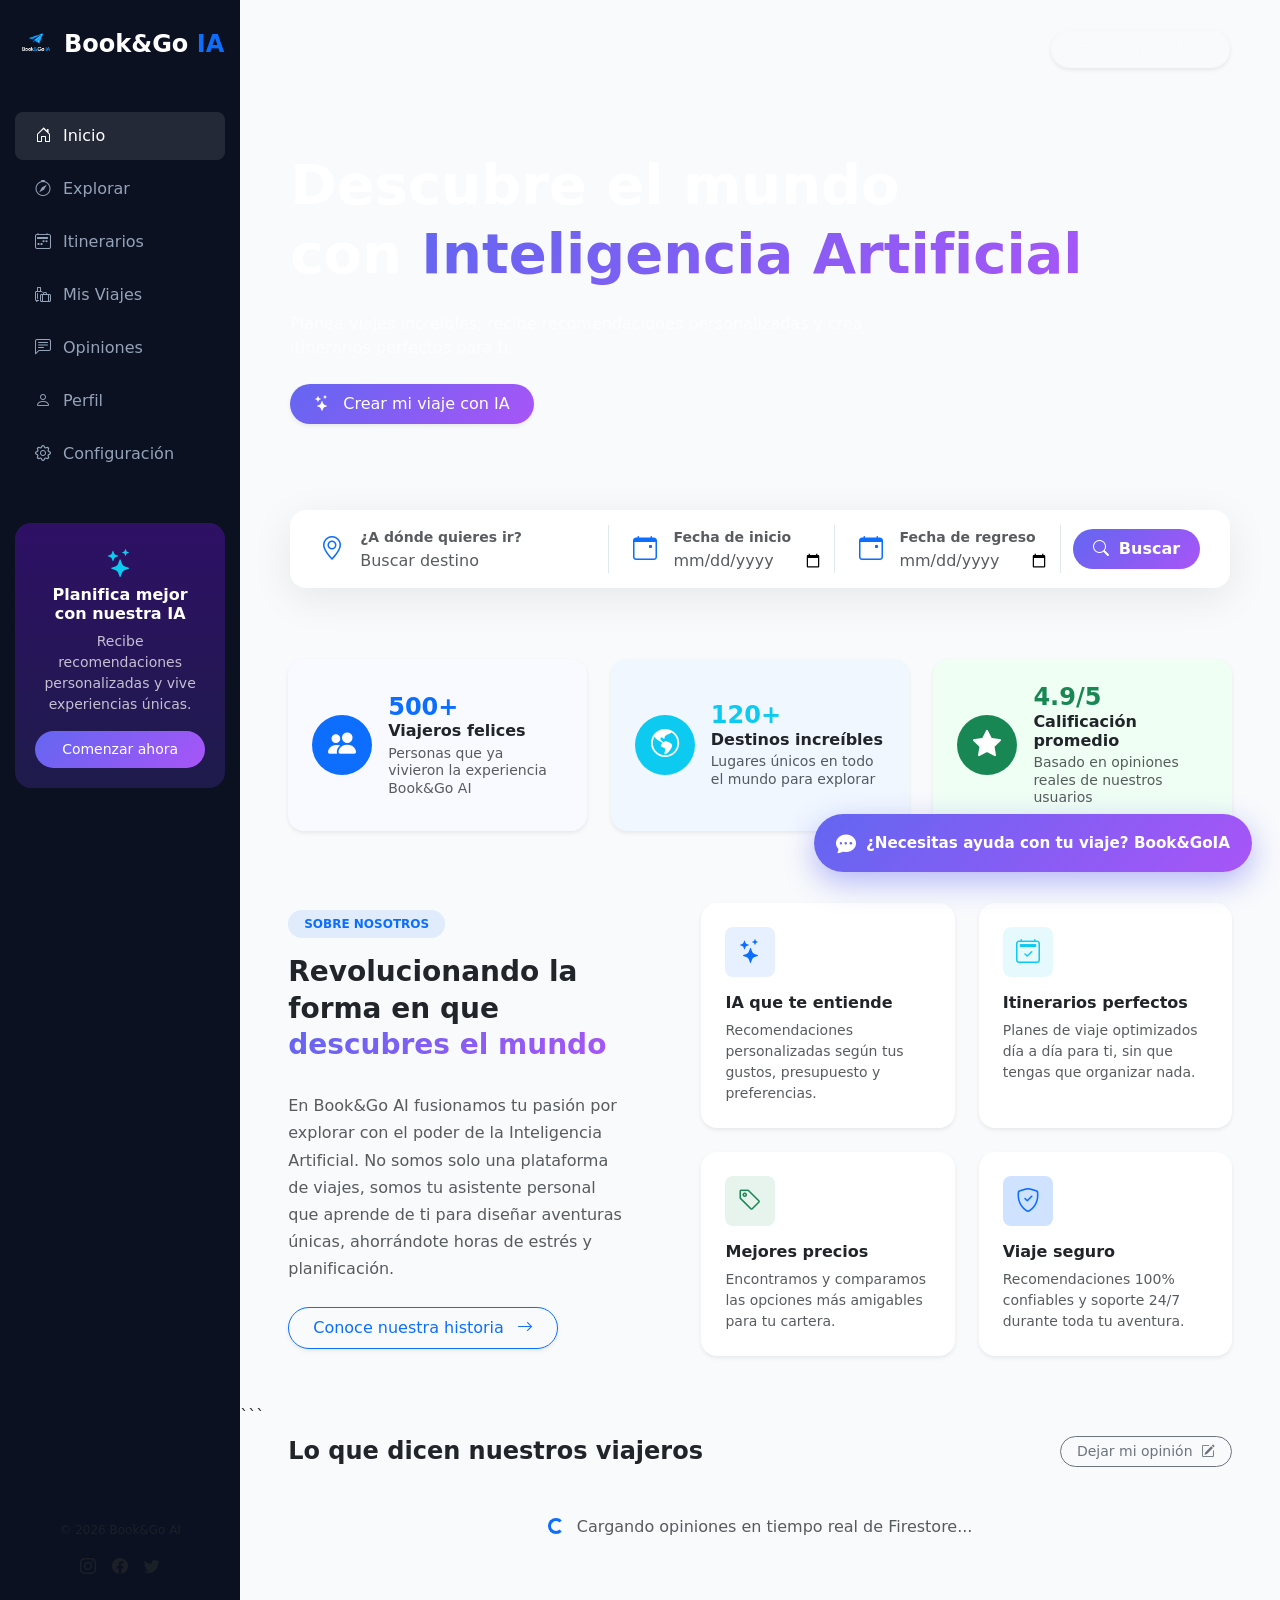
==== commit 997a5cc1: "Reparacion" ====
--- a/index.html
+++ b/index.html
@@ -1,858 +1,913 @@
-<!DOCTYPE html>
-<html lang="es">
-
-<head>
-    <meta charset="UTF-8">
-    <meta name="viewport" content="width=device-width, initial-scale=1.0">
-    <title>Book&Go AI Dashboard</title>
-    <link href="https://cdn.jsdelivr.net/npm/bootstrap@5.3.0/dist/css/bootstrap.min.css" rel="stylesheet">
-    <link rel="stylesheet" href="https://cdn.jsdelivr.net/npm/bootstrap-icons@1.10.5/font/bootstrap-icons.css">
-    <link rel="stylesheet" href="chatbot/bookgo-chatbot.css">
-
-    <style>
-        :root {
-            --sidebar-bg: #0B1121;
-            --bg-light: #F8FAFC;
-            --primary-gradient: linear-gradient(135deg, #6366f1, #a855f7);
-        }
-
-        body {
-            font-family: 'Segoe UI', system-ui, -apple-system, sans-serif;
-            background-color: var(--bg-light);
-        }
-
-        /* --- Layout Principal --- */
-        .dashboard-wrapper {
-            display: flex;
-            min-height: 100vh;
-        }
-
-        /* --- Barra Lateral (Sidebar) --- */
-        .sidebar {
-            width: 260px;
-            background-color: var(--sidebar-bg);
-            color: white;
-            display: flex;
-            flex-direction: column;
-        }
-
-        .sidebar-link {
-            color: #94a3b8;
-            text-decoration: none;
-            padding: 12px 20px;
-            display: flex;
-            align-items: center;
-            gap: 12px;
-            border-radius: 8px;
-            margin: 0 15px 5px;
-            transition: all 0.3s ease;
-        }
-
-        .sidebar-link:hover,
-        .sidebar-link.active {
-            background-color: rgba(255, 255, 255, 0.1);
-            color: white;
-        }
-
-        .promo-card {
-            background: linear-gradient(180deg, #2e1065, #1e1b4b);
-            border-radius: 16px;
-            padding: 20px;
-            margin: 40px 15px 20px;
-        }
-
-        /* --- Contenido Principal --- */
-        .main-content {
-            flex-grow: 1;
-            display: flex;
-            flex-direction: column;
-            overflow-y: auto;
-        }
-
-        /* --- Hero Section --- */
-        .hero-section {
-            background: url('https://images.unsplash.com/photo-1552465011-b4e21bf6e79a?auto=format&fit=crop&q=80&w=2000') no-repeat center center;
-            background-size: cover;
-            min-height: 550px;
-            position: relative;
-            color: white;
-            padding: 30px 50px;
-            display: flex;
-            flex-direction: column;
-        }
-
-        /* Texto con gradiente */
-        .text-gradient {
-            background: var(--primary-gradient);
-            -webkit-background-clip: text;
-            -webkit-text-fill-color: transparent;
-            font-weight: 700;
-            display: inline-block;
-            line-height: 1.3;
-            padding-bottom: 5px;
-        }
-
-        /* --- Buscador Flotante --- */
-        .search-bar-container {
-            background: white;
-            border-radius: 16px;
-            padding: 15px 30px;
-            box-shadow: 0 10px 40px rgba(0, 0, 0, 0.08);
-            margin: -40px 50px 15px 50px;
-            position: relative;
-            z-index: 10;
-        }
-
-        .search-input-group {
-            border-right: 1px solid #e2e8f0;
-        }
-
-        .search-input-group:last-child {
-            border-right: none;
-        }
-
-        /* --- Utilidades --- */
-        .btn-gradient {
-            background: var(--primary-gradient);
-            color: white;
-            border: none;
-        }
-
-        .btn-gradient:hover {
-            opacity: 0.9;
-            color: white;
-        }
-
-        /* --- Efectos Hover para Tarjetas --- */
-        .hover-lift {
-            transition: transform 0.3s ease, box-shadow 0.3s ease;
-        }
-
-        .hover-lift:hover {
-            transform: translateY(-8px);
-            box-shadow: 0 15px 30px rgba(0, 0, 0, 0.08) !important;
-        }
-    </style>
-</head>
-
-<body>
-
-    <div class="dashboard-wrapper">
-        <aside class="sidebar py-4">
-            <div class="px-3 mb-5 d-flex align-items-center gap-2">
-                <img src="images/Logo.png" alt="Icono" width="40" style="object-fit: contain; border-radius: 6px;">
-                <span class="fs-4 fw-bold text-nowrap">Book&Go <span class="text-primary">IA</span></span>
+    <!DOCTYPE html>
+    <html lang="es">
+
+    <head>
+        <meta charset="UTF-8">
+        <meta name="viewport" content="width=device-width, initial-scale=1.0">
+        <title>Book&Go AI Dashboard</title>
+        <link href="https://cdn.jsdelivr.net/npm/bootstrap@5.3.0/dist/css/bootstrap.min.css" rel="stylesheet">
+        <link rel="stylesheet" href="https://cdn.jsdelivr.net/npm/bootstrap-icons@1.10.5/font/bootstrap-icons.css">
+        <link rel="stylesheet" href="chatbot/chatbot.css">
+
+        <style>
+            :root {
+                --sidebar-bg: #0B1121;
+                --bg-light: #F8FAFC;
+                --primary-gradient: linear-gradient(135deg, #6366f1, #a855f7);
+            }
+
+            body {
+                font-family: 'Segoe UI', system-ui, -apple-system, sans-serif;
+                background-color: var(--bg-light);
+            }
+
+            /* --- Layout Principal --- */
+            .dashboard-wrapper {
+                display: flex;
+                min-height: 100vh;
+            }
+
+            /* --- Barra Lateral (Sidebar) --- */
+            .sidebar {
+                width: 260px;
+                background-color: var(--sidebar-bg);
+                color: white;
+                display: flex;
+                flex-direction: column;
+            }
+
+            .sidebar-link {
+                color: #94a3b8;
+                text-decoration: none;
+                padding: 12px 20px;
+                display: flex;
+                align-items: center;
+                gap: 12px;
+                border-radius: 8px;
+                margin: 0 15px 5px;
+                transition: all 0.3s ease;
+            }
+
+            .sidebar-link:hover,
+            .sidebar-link.active {
+                background-color: rgba(255, 255, 255, 0.1);
+                color: white;
+            }
+
+            .promo-card {
+                background: linear-gradient(180deg, #2e1065, #1e1b4b);
+                border-radius: 16px;
+                padding: 20px;
+                margin: 40px 15px 20px;
+            }
+
+            /* --- Contenido Principal --- */
+            .main-content {
+                flex-grow: 1;
+                display: flex;
+                flex-direction: column;
+                overflow-y: auto;
+            }
+
+            /* --- Hero Section --- */
+            .hero-section {
+                background: url('https://images.unsplash.com/photo-1552465011-b4e21bf6e79a?auto=format&fit=crop&q=80&w=2000') no-repeat center center;
+                background-size: cover;
+                min-height: 550px;
+                position: relative;
+                color: white;
+                padding: 30px 50px;
+                display: flex;
+                flex-direction: column;
+            }
+
+            /* Texto con gradiente */
+            .text-gradient {
+                background: var(--primary-gradient);
+                -webkit-background-clip: text;
+                -webkit-text-fill-color: transparent;
+                font-weight: 700;
+                display: inline-block;
+                line-height: 1.3;
+                padding-bottom: 5px;
+            }
+
+            /* --- Buscador Flotante --- */
+            .search-bar-container {
+                background: white;
+                border-radius: 16px;
+                padding: 15px 30px;
+                box-shadow: 0 10px 40px rgba(0, 0, 0, 0.08);
+                margin: -40px 50px 15px 50px;
+                position: relative;
+                z-index: 10;
+            }
+
+            .search-input-group {
+                border-right: 1px solid #e2e8f0;
+            }
+
+            .search-input-group:last-child {
+                border-right: none;
+            }
+
+            /* --- Utilidades --- */
+            .btn-gradient {
+                background: var(--primary-gradient);
+                color: white;
+                border: none;
+            }
+
+            .btn-gradient:hover {
+                opacity: 0.9;
+                color: white;
+            }
+
+            /* --- Efectos Hover para Tarjetas --- */
+            .hover-lift {
+                transition: transform 0.3s ease, box-shadow 0.3s ease;
+            }
+
+            .hover-lift:hover {
+                transform: translateY(-8px);
+                box-shadow: 0 15px 30px rgba(0, 0, 0, 0.08) !important;
+            }
+        </style>
+    </head>
+
+    <body>
+
+        <div class="dashboard-wrapper">
+            <aside class="sidebar py-4">
+                <div class="px-3 mb-5 d-flex align-items-center gap-2">
+                    <img src="images/Logo.png" alt="Icono" width="40" style="object-fit: contain; border-radius: 6px;">
+                    <span class="fs-4 fw-bold text-nowrap">Book&Go <span class="text-primary">IA</span></span>
+                </div>
+
+                <nav class="d-flex flex-column">
+                    <a href="#" class="sidebar-link active" onclick="protectedAction(event, 'Inicio')"><i
+                            class="bi bi-house-door"></i> Inicio</a>
+                    <a href="#" class="sidebar-link" onclick="protectedAction(event, 'Explorar')"><i
+                            class="bi bi-compass"></i> Explorar</a>
+                    <a href="#" class="sidebar-link" onclick="protectedAction(event, 'Itinerarios')"><i
+                            class="bi bi-calendar2-week"></i> Itinerarios</a>
+                    <a href="#" class="sidebar-link" onclick="protectedAction(event, 'Mis Viajes')"><i
+                            class="bi bi-luggage"></i> Mis Viajes</a>
+                    <a href="opiniones.html" class="sidebar-link" onclick="protectedAction(event, 'Opiniones')"><i
+                            class="bi bi-chat-left-text"></i> Opiniones</a>
+                    <a href="#" class="sidebar-link" onclick="protectedAction(event, 'Perfil')"><i class="bi bi-person"></i>
+                        Perfil</a>
+                    <a href="#" class="sidebar-link" onclick="protectedAction(event, 'Configuración')"><i
+                            class="bi bi-gear"></i> Configuración</a>
+                </nav>
+
+                <div class="promo-card text-center">
+                    <i class="bi bi-stars fs-3 text-info mb-2"></i>
+                    <h6 class="text-white fw-bold">Planifica mejor con nuestra IA</h6>
+                    <p class="small text-light opacity-75 mb-3">Recibe recomendaciones personalizadas y vive experiencias
+                        únicas.</p>
+                    <button class="btn btn-gradient btn-sm w-100 rounded-pill py-2"
+                        onclick="protectedAction(event, 'Comenzar Ahora')">Comenzar ahora</button>
+                </div>
+
+                <div class="mt-auto px-4 pb-2 text-center">
+                    <small class="text-muted d-block mb-3" style="font-size: 0.75rem;">© 2026 Book&Go AI</small>
+                    <div class="d-flex justify-content-center gap-3">
+                        <a href="#" class="text-muted"><i class="bi bi-instagram"></i></a>
+                        <a href="#" class="text-muted"><i class="bi bi-facebook"></i></a>
+                        <a href="#" class="text-muted"><i class="bi bi-twitter"></i></a>
+                    </div>
+                </div>
+            </aside>
+
+            <main class="main-content">
+
+                <section class="hero-section">
+
+                    <div class="d-flex justify-content-end mb-5">
+
+                        <div id="logged-out-view" class="d-flex align-items-center">
+                            <button class="btn btn-outline-light rounded-pill px-4 fw-medium shadow-sm"
+                                data-bs-toggle="modal" data-bs-target="#loginModal">
+                                <i class="bi bi-box-arrow-in-right me-2"></i>Iniciar sesión
+                            </button>
+                        </div>
+
+                        <div id="logged-in-view" class="d-flex align-items-center gap-4 d-none">
+                            <i class="bi bi-bell text-white fs-5 position-relative" style="cursor: pointer;">
+                                <span
+                                    class="position-absolute top-0 start-100 translate-middle p-1 bg-danger border border-light rounded-circle"></span>
+                            </i>
+                            <div class="dropdown">
+                                <div class="d-flex align-items-center gap-2 text-white dropdown-toggle" id="userDropdown"
+                                    data-bs-toggle="dropdown" aria-expanded="false" style="cursor: pointer;">
+                                    <img src="https://images.unsplash.com/photo-1494790108377-be9c29b29330?auto=format&fit=crop&q=80&w=150"
+                                        class="rounded-circle border border-2 border-light" width="38" height="38"
+                                        alt="Sara">
+                                    <span id="NombrePerfil">Hola, Sara</span>
+                                </div>
+                                <ul class="dropdown-menu dropdown-menu-end shadow border-0 mt-2 rounded-3"
+                                    aria-labelledby="userDropdown">
+                                    <li><a class="dropdown-item small py-2" href="perfil.html"><i
+                                                class="bi bi-person me-2 text-muted"></i> Mi Perfil</a></li>
+                                    <li><a class="dropdown-item small py-2" href="#"><i
+                                                class="bi bi-gear me-2 text-muted"></i> Configuración</a></li>
+                                    <li>
+                                        <hr class="dropdown-divider">
+                                    </li>
+                                    <li><a class="dropdown-item text-danger small py-2" href="#" id="btnLogout"><i
+                                                class="bi bi-box-arrow-left me-2"></i> Cerrar sesión</a></li>
+                                </ul>
+                            </div>
+                        </div>
+
+                    </div>
+
+                    <div class="mt-auto mb-5 pb-5 d-flex flex-column align-items-start">
+                        <h1 class="display-4 fw-bold mb-3" style="line-height: 1.2;">
+                            Descubre el mundo <br>
+                            con <span class="text-gradient">Inteligencia Artificial</span>
+                        </h1>
+                        <p class="lead opacity-75 mb-4 fs-6" style="max-width: 600px;">
+                            Planea viajes increíbles, recibe recomendaciones personalizadas y crea itinerarios perfectos
+                            para ti.
+                        </p>
+                        <button class="btn btn-gradient px-4 py-2 rounded-pill fw-medium shadow-sm"
+                            onclick="protectedAction(event, 'Crear viaje con IA')">
+                            <i class="bi bi-stars me-2"></i> Crear mi viaje con IA
+                        </button>
+                    </div>
+                </section>
+
+                <div class="search-bar-container">
+                    <div class="row align-items-center">
+                        <div class="col-md-4 search-input-group d-flex align-items-center gap-3">
+                            <i class="bi bi-geo-alt fs-4 text-primary"></i>
+                            <div class="w-100">
+                                <small class="text-muted fw-semibold">¿A dónde quieres ir?</small>
+                                <input type="text" id="inputDestino" class="form-control border-0 p-0 shadow-none fw-medium"
+                                    placeholder="Buscar destino">
+                            </div>
+                        </div>
+                        <div class="col-md-3 search-input-group d-flex align-items-center gap-3 ps-4">
+                            <i class="bi bi-calendar-event fs-4 text-primary"></i>
+                            <div class="w-100">
+                                <small class="text-muted fw-semibold">Fecha de inicio</small>
+                                <input type="date" class="form-control border-0 p-0 shadow-none text-muted">
+                            </div>
+                        </div>
+                        <div class="col-md-3 search-input-group d-flex align-items-center gap-3 ps-4">
+                            <i class="bi bi-calendar-event fs-4 text-primary"></i>
+                            <div class="w-100">
+                                <small class="text-muted fw-semibold">Fecha de regreso</small>
+                                <input type="date" class="form-control border-0 p-0 shadow-none text-muted">
+                            </div>
+                        </div>
+                        <div class="col-md-2 text-end">
+                            </button>
+                            <button id="btnBuscarCatalogo" class="btn btn-gradient w-100 py-2 rounded-pill fw-bold">
+                                <i class="bi bi-search me-1"></i> Buscar
+                            </button>
+
+                        </div>
+                    </div>
+                </div>
+
+                <div class="container-fluid px-5 my-4">
+                    <div class="row g-4" id="contenedorCatalogo">
+                    </div>
+                </div>
+
+                <div class="container-fluid px-5 pb-4 mt-2">
+                    <div class="row g-4">
+                        <div class="col-md-4">
+                            <div class="card border-0 shadow-sm rounded-4 h-100 p-2" style="background-color: #f8faff;">
+                                <div class="card-body d-flex align-items-center gap-3">
+                                    <div class="bg-primary text-white rounded-circle d-flex align-items-center justify-content-center flex-shrink-0"
+                                        style="width: 60px; height: 60px;">
+                                        <i class="bi bi-people-fill fs-3"></i>
+                                    </div>
+                                    <div>
+                                        <h4 class="fw-bold text-primary mb-0">500+</h4>
+                                        <h6 class="fw-bold mb-1">Viajeros felices</h6>
+                                        <p class="text-muted small mb-0 lh-sm">Personas que ya vivieron la experiencia
+                                            Book&Go AI</p>
+                                    </div>
+                                </div>
+                            </div>
+                        </div>
+                        <div class="col-md-4">
+                            <div class="card border-0 shadow-sm rounded-4 h-100 p-2" style="background-color: #f0f7ff;">
+                                <div class="card-body d-flex align-items-center gap-3">
+                                    <div class="bg-info text-white rounded-circle d-flex align-items-center justify-content-center flex-shrink-0"
+                                        style="width: 60px; height: 60px;">
+                                        <i class="bi bi-globe-americas fs-3"></i>
+                                    </div>
+                                    <div>
+                                        <h4 class="fw-bold text-info mb-0">120+</h4>
+                                        <h6 class="fw-bold mb-1">Destinos increíbles</h6>
+                                        <p class="text-muted small mb-0 lh-sm">Lugares únicos en todo el mundo para explorar
+                                        </p>
+                                    </div>
+                                </div>
+                            </div>
+                        </div>
+                        <div class="col-md-4">
+                            <div class="card border-0 shadow-sm rounded-4 h-100 p-2" style="background-color: #f0fff4;">
+                                <div class="card-body d-flex align-items-center gap-3">
+                                    <div class="bg-success text-white rounded-circle d-flex align-items-center justify-content-center flex-shrink-0"
+                                        style="width: 60px; height: 60px;">
+                                        <i class="bi bi-star-fill fs-3"></i>
+                                    </div>
+                                    <div>
+                                        <h4 class="fw-bold text-success mb-0">4.9/5</h4>
+                                        <h6 class="fw-bold mb-1">Calificación promedio</h6>
+                                        <p class="text-muted small mb-0 lh-sm">Basado en opiniones reales de nuestros
+                                            usuarios</p>
+                                    </div>
+                                </div>
+                            </div>
+                        </div>
+                    </div>
+                </div>
+                <div class="container-fluid px-5 pb-5 mt-5">
+                    <div class="row g-5 align-items-center">
+
+                        <div class="col-lg-5 pe-lg-5">
+                            <span
+                                class="badge bg-primary bg-opacity-10 text-primary rounded-pill px-3 py-2 mb-3 fw-semibold">SOBRE
+                                NOSOTROS</span>
+                            <h3 class="fw-bold mb-4" style="line-height: 1.3;">
+                                Revolucionando la forma en que <span class="text-gradient">descubres el mundo</span>
+                            </h3>
+                            <p class="text-muted mb-4" style="line-height: 1.7;">
+                                En Book&Go AI fusionamos tu pasión por explorar con el poder de la Inteligencia Artificial.
+                                No somos solo una plataforma de viajes, somos tu asistente personal que aprende de ti para
+                                diseñar aventuras únicas, ahorrándote horas de estrés y planificación.
+                            </p>
+                            <button class="btn btn-outline-primary rounded-pill px-4 py-2 fw-medium shadow-sm hover-lift"
+                                data-bs-toggle="modal" data-bs-target="#historyModal">
+                                Conoce nuestra historia <i class="bi bi-arrow-right ms-2"></i>
+                            </button>
+                        </div>
+
+                        <div class="col-lg-7">
+                            <div class="row g-4">
+                                <div class="col-md-6">
+                                    <div class="card border-0 bg-white shadow-sm rounded-4 h-100 p-4 hover-lift">
+                                        <div class="bg-primary bg-opacity-10 text-primary rounded-3 d-inline-flex align-items-center justify-content-center mb-3"
+                                            style="width: 50px; height: 50px;">
+                                            <i class="bi bi-stars fs-4"></i>
+                                        </div>
+                                        <h6 class="fw-bold">IA que te entiende</h6>
+                                        <p class="text-muted small mb-0">Recomendaciones personalizadas según tus gustos,
+                                            presupuesto y preferencias.</p>
+                                    </div>
+                                </div>
+                                <div class="col-md-6">
+                                    <div class="card border-0 bg-white shadow-sm rounded-4 h-100 p-4 hover-lift">
+                                        <div class="bg-info bg-opacity-10 text-info rounded-3 d-inline-flex align-items-center justify-content-center mb-3"
+                                            style="width: 50px; height: 50px;">
+                                            <i class="bi bi-calendar2-check fs-4"></i>
+                                        </div>
+                                        <h6 class="fw-bold">Itinerarios perfectos</h6>
+                                        <p class="text-muted small mb-0">Planes de viaje optimizados día a día para ti, sin
+                                            que tengas que organizar nada.</p>
+                                    </div>
+                                </div>
+                                <div class="col-md-6">
+                                    <div class="card border-0 bg-white shadow-sm rounded-4 h-100 p-4 hover-lift">
+                                        <div class="bg-success bg-opacity-10 text-success rounded-3 d-inline-flex align-items-center justify-content-center mb-3"
+                                            style="width: 50px; height: 50px;">
+                                            <i class="bi bi-tag fs-4"></i>
+                                        </div>
+                                        <h6 class="fw-bold">Mejores precios</h6>
+                                        <p class="text-muted small mb-0">Encontramos y comparamos las opciones más amigables
+                                            para tu cartera.</p>
+                                    </div>
+                                </div>
+                                <div class="col-md-6">
+                                    <div class="card border-0 bg-white shadow-sm rounded-4 h-100 p-4 hover-lift">
+                                        <div class="bg-primary-subtle text-primary rounded-3 d-inline-flex align-items-center justify-content-center mb-3"
+                                            style="width: 50px; height: 50px;">
+                                            <i class="bi bi-shield-check fs-4"></i>
+                                        </div>
+                                        <h6 class="fw-bold">Viaje seguro</h6>
+                                        <p class="text-muted small mb-0">Recomendaciones 100% confiables y soporte 24/7
+                                            durante toda tu aventura.</p>
+                                    </div>
+                                </div>
+                            </div>
+                        </div>
+
+                    </div>
+                </div>
+                ```
+
+                <div class="container-fluid px-5 pb-5">
+                    <div class="d-flex justify-content-between align-items-center mb-4 mt-2">
+                        <h4 class="fw-bold mb-0">Lo que dicen nuestros viajeros</h4>
+                        <a href="opiniones.html" class="btn btn-outline-secondary btn-sm rounded-pill px-3">Dejar mi opinión
+                            <i class="bi bi-pencil-square ms-1"></i></a>
+                    </div>
+
+                    <div class="row g-4" id="realOpinionsContainer">
+                        <div class="text-center py-4 text-muted">
+                            <div class="spinner-border text-primary spinner-border-sm me-2" role="status"></div>
+                            Cargando opiniones en tiempo real de Firestore...
+                        </div>
+                    </div>
+                </div>
+
+                <div class="modal fade" id="loginModal" tabindex="-1" aria-labelledby="loginModalLabel" aria-hidden="true">
+                    <div class="modal-dialog modal-dialog-centered" style="max-width: 400px;">
+                        <div class="modal-content border-0 shadow rounded-4"
+                            style="background-color: #0B1121; color: white;">
+                            <div class="modal-header border-0 pe-4 pt-4">
+                                <button type="button" class="btn-close btn-close-white ms-auto shadow-none"
+                                    data-bs-dismiss="modal" aria-label="Close"></button>
+                            </div>
+                            <div class="modal-body px-4 pb-4 text-center">
+                                <div class="bg-primary text-white rounded p-2 d-inline-flex mb-3"><i
+                                        class="bi bi-airplane-fill fs-3"></i></div>
+                                <h4 class="fw-bold mb-4">Book&Go <span class="text-primary">AI</span></h4>
+
+                                <ul class="nav nav-pills nav-fill mb-4 p-1 bg-dark rounded-pill" id="authTabs"
+                                    role="tablist">
+                                    <li class="nav-item" role="presentation">
+                                        <button class="nav-link active rounded-pill text-white" id="login-tab"
+                                            data-bs-toggle="tab" data-bs-target="#login-pane" type="button"
+                                            role="tab">Iniciar Sesión</button>
+                                    </li>
+                                    <li class="nav-item" role="presentation">
+                                        <button class="nav-link rounded-pill text-white" id="register-tab"
+                                            data-bs-toggle="tab" data-bs-target="#register-pane" type="button"
+                                            role="tab">Registrarse</button>
+                                    </li>
+                                </ul>
+
+                                <div class="tab-pane fade show active text-start" id="login-pane" role="tabpanel" aria-labelledby="login-tab">
+        <div class="mb-3">
+            <label class="small text-white mb-1 fw-medium">Correo electrónico</label>
+            <input type="email" id="loginEmail"
+                class="form-control text-white py-2 px-3 shadow-none"
+                style="background-color: rgb(55, 80, 126) !important; border: 1px solid #ffffff !important;"
+                placeholder="correo@ejemplo.com">
+        </div>
+        <div class="mb-4">
+            <label class="small text-white mb-1 fw-medium">Contraseña</label>
+            <input type="password" id="loginPassword"
+                class="form-control text-white py-2 px-3 shadow-none"
+                style="background-color: rgb(55, 80, 126) !important; border: 1px solid #ffffff !important;"
+                placeholder="••••••••">
+        </div>
+        <button id="btn-google" type="button"
+            class="btn btn-outline-primary w-100 mb-3 py-2 rounded-pill fw-bold d-flex align-items-center justify-content-center gap-2">
+            <svg xmlns="http://www.w3.org/2000/svg" width="16" height="16"
+                fill="currentColor" class="bi bi-google" viewBox="0 0 16 16">
+                <path
+                    d="M15.545 6.558a9.4 9.4 0 0 1 .139 1.626c0 2.434-.87 4.492-2.384 5.885h.002C11.978 15.292 10.158 16 8 16A8 8 0 1 1 8 0c2.244 0 4.179.827 5.642 2.237l-2.407 2.407c-.685-.66-1.854-1.428-3.235-1.428-2.393 0-4.342 1.984-4.342 4.428s1.949 4.428 4.342 4.428c2.767 0 3.81-1.984 3.974-3.003H8V6.558z" />
+            </svg>
+            Iniciar sesión con Google
+        </button>
+        <button id="btnLogin"
+            class="btn btn-gradient w-100 py-2 rounded-pill fw-bold shadow">
+            Entrar
+        </button>
+    </div>
+
+                                <div class="tab-pane fade text-start" id="register-pane" role="tabpanel" aria-labelledby="register-tab">
+        
+        <h6 class="text-white border-bottom border-secondary pb-2 mb-3 small tracking-wider text-uppercase opacity-75">1. Datos de la Cuenta</h6>
+        
+        <div class="mb-3">
+            <label class="small text-white mb-1 fw-medium">Nombre completo</label>
+            <input type="text" id="registerName"
+                class="form-control text-white py-2 px-3 shadow-none"
+                style="background-color: #151f32 !important; border: 1px solid #ffffff !important;"
+                placeholder="Nombre Completo" required>
+        </div>
+
+        <div class="row">
+            <div class="col-md-8 mb-3">
+                <label class="small text-white mb-1 fw-medium">Correo electrónico</label>
+                <input type="email" id="registerEmail"
+                    class="form-control text-white py-2 px-3 shadow-none"
+                    style="background-color: #151f32 !important; border: 1px solid #ffffff !important;"
+                    placeholder="correo@ejemplo.com" required>
             </div>
-
-            <nav class="d-flex flex-column">
-                <a href="#" class="sidebar-link active" onclick="protectedAction(event, 'Inicio')"><i
-                        class="bi bi-house-door"></i> Inicio</a>
-                <a href="#" class="sidebar-link" onclick="protectedAction(event, 'Explorar')"><i
-                        class="bi bi-compass"></i> Explorar</a>
-                <a href="#" class="sidebar-link" onclick="protectedAction(event, 'Itinerarios')"><i
-                        class="bi bi-calendar2-week"></i> Itinerarios</a>
-                <a href="#" class="sidebar-link" onclick="protectedAction(event, 'Mis Viajes')"><i
-                        class="bi bi-luggage"></i> Mis Viajes</a>
-                <a href="opiniones.html" class="sidebar-link" onclick="protectedAction(event, 'Opiniones')"><i
-                        class="bi bi-chat-left-text"></i> Opiniones</a>
-                <a href="#" class="sidebar-link" onclick="protectedAction(event, 'Perfil')"><i class="bi bi-person"></i>
-                    Perfil</a>
-                <a href="#" class="sidebar-link" onclick="protectedAction(event, 'Configuración')"><i
-                        class="bi bi-gear"></i> Configuración</a>
-            </nav>
-
-            <div class="promo-card text-center">
-                <i class="bi bi-stars fs-3 text-info mb-2"></i>
-                <h6 class="text-white fw-bold">Planifica mejor con nuestra IA</h6>
-                <p class="small text-light opacity-75 mb-3">Recibe recomendaciones personalizadas y vive experiencias
-                    únicas.</p>
-                <button class="btn btn-gradient btn-sm w-100 rounded-pill py-2"
-                    onclick="protectedAction(event, 'Comenzar Ahora')">Comenzar ahora</button>
+            <div class="col-md-4 mb-3">
+                <label class="small text-white mb-1 fw-medium">Edad</label>
+                <input type="number" id="registerEdad" min="1" max="120"
+                    class="form-control text-white py-2 px-3 shadow-none"
+                    style="background-color: #151f32 !important; border: 1px solid #ffffff !important;"
+                    placeholder="Ej: 21" required>
             </div>
-
-            <div class="mt-auto px-4 pb-2 text-center">
-                <small class="text-muted d-block mb-3" style="font-size: 0.75rem;">© 2026 Book&Go AI</small>
-                <div class="d-flex justify-content-center gap-3">
-                    <a href="#" class="text-muted"><i class="bi bi-instagram"></i></a>
-                    <a href="#" class="text-muted"><i class="bi bi-facebook"></i></a>
-                    <a href="#" class="text-muted"><i class="bi bi-twitter"></i></a>
-                </div>
+        </div>
+
+        <div class="mb-3">
+            <label class="small text-white mb-1 fw-medium">Crea Una Contraseña</label>
+            <input type="password" id="registerPassword"
+                class="form-control text-white py-2 px-3 shadow-none"
+                style="background-color: #151f32 !important; border: 1px solid #ffffff !important;"
+                placeholder="Mínimo 8 caracteres" required>
+        </div>
+
+        <h6 class="text-white border-bottom border-light pb-2 mb-3 mt-4 small tracking-wider text-uppercase opacity-75">2. Perfil de Viajero</h6>
+
+        <div class="row">
+            <div class="col-md-6 mb-3">
+                <label class="small text-white mb-1 fw-medium">Estilo de viaje</label>
+                <select id="registerEstilo" class="form-select text-white py-2 px-3 shadow-none"
+                    style="background-color: #151f32 !important; border: 1px solid #ffffff !important;">
+                    <option value="Aventurero" class="bg-dark">Aventurero / Mochilero</option>
+                    <option value="Cultural" class="bg-dark">Cultural / Histórico</option>
+                    <option value="Relajación" class="bg-dark">Relajación / Playa</option>
+                    <option value="Negocios" class="bg-dark">Negocios</option>
+                    <option value="Familiar" class="bg-dark">Familiar</option>
+                </select>
             </div>
-        </aside>
-
-        <main class="main-content">
-
-            <section class="hero-section">
-
-                <div class="d-flex justify-content-end mb-5">
-
-                    <div id="logged-out-view" class="d-flex align-items-center">
-                        <button class="btn btn-outline-light rounded-pill px-4 fw-medium shadow-sm"
-                            data-bs-toggle="modal" data-bs-target="#loginModal">
-                            <i class="bi bi-box-arrow-in-right me-2"></i>Iniciar sesión
-                        </button>
-                    </div>
-
-                    <div id="logged-in-view" class="d-flex align-items-center gap-4 d-none">
-                        <i class="bi bi-bell text-white fs-5 position-relative" style="cursor: pointer;">
-                            <span
-                                class="position-absolute top-0 start-100 translate-middle p-1 bg-danger border border-light rounded-circle"></span>
-                        </i>
-                        <div class="dropdown">
-                            <div class="d-flex align-items-center gap-2 text-white dropdown-toggle" id="userDropdown"
-                                data-bs-toggle="dropdown" aria-expanded="false" style="cursor: pointer;">
-                                <img src="https://images.unsplash.com/photo-1494790108377-be9c29b29330?auto=format&fit=crop&q=80&w=150"
-                                    class="rounded-circle border border-2 border-light" width="38" height="38"
-                                    alt="Sara">
-                                <span id="NombrePerfil">Hola, Sara</span>
-                            </div>
-                            <ul class="dropdown-menu dropdown-menu-end shadow border-0 mt-2 rounded-3"
-                                aria-labelledby="userDropdown">
-                                <li><a class="dropdown-item small py-2" href="perfil.html"><i
-                                            class="bi bi-person me-2 text-muted"></i> Mi Perfil</a></li>
-                                <li><a class="dropdown-item small py-2" href="#"><i
-                                            class="bi bi-gear me-2 text-muted"></i> Configuración</a></li>
-                                <li>
-                                    <hr class="dropdown-divider">
-                                </li>
-                                <li><a class="dropdown-item text-danger small py-2" href="#" id="btnLogout"><i
-                                            class="bi bi-box-arrow-left me-2"></i> Cerrar sesión</a></li>
-                            </ul>
-                        </div>
-                    </div>
-
-                </div>
-
-                <div class="mt-auto mb-5 pb-5 d-flex flex-column align-items-start">
-                    <h1 class="display-4 fw-bold mb-3" style="line-height: 1.2;">
-                        Descubre el mundo <br>
-                        con <span class="text-gradient">Inteligencia Artificial</span>
-                    </h1>
-                    <p class="lead opacity-75 mb-4 fs-6" style="max-width: 600px;">
-                        Planea viajes increíbles, recibe recomendaciones personalizadas y crea itinerarios perfectos
-                        para ti.
-                    </p>
-                    <button class="btn btn-gradient px-4 py-2 rounded-pill fw-medium shadow-sm"
-                        onclick="protectedAction(event, 'Crear viaje con IA')">
-                        <i class="bi bi-stars me-2"></i> Crear mi viaje con IA
-                    </button>
-                </div>
-            </section>
-
-            <div class="search-bar-container">
-                <div class="row align-items-center">
-                    <div class="col-md-4 search-input-group d-flex align-items-center gap-3">
-                        <i class="bi bi-geo-alt fs-4 text-primary"></i>
-                        <div class="w-100">
-                            <small class="text-muted fw-semibold">¿A dónde quieres ir?</small>
-                            <input type="text" id="inputDestino" class="form-control border-0 p-0 shadow-none fw-medium"
-                                placeholder="Buscar destino">
-                        </div>
-                    </div>
-                    <div class="col-md-3 search-input-group d-flex align-items-center gap-3 ps-4">
-                        <i class="bi bi-calendar-event fs-4 text-primary"></i>
-                        <div class="w-100">
-                            <small class="text-muted fw-semibold">Fecha de inicio</small>
-                            <input type="date" class="form-control border-0 p-0 shadow-none text-muted">
-                        </div>
-                    </div>
-                    <div class="col-md-3 search-input-group d-flex align-items-center gap-3 ps-4">
-                        <i class="bi bi-calendar-event fs-4 text-primary"></i>
-                        <div class="w-100">
-                            <small class="text-muted fw-semibold">Fecha de regreso</small>
-                            <input type="date" class="form-control border-0 p-0 shadow-none text-muted">
-                        </div>
-                    </div>
-                    <div class="col-md-2 text-end">
-                        </button>
-                        <button id="btnBuscarCatalogo" class="btn btn-gradient w-100 py-2 rounded-pill fw-bold">
-                            <i class="bi bi-search me-1"></i> Buscar
-                        </button>
-
-                    </div>
-                </div>
+            <div class="col-md-6 mb-3">
+                <label class="small text-white mb-1 fw-medium">Presupuesto estimado</label>
+                <select id="registerPresupuesto" class="form-select text-white py-2 px-3 shadow-none"
+                    style="background-color: #151f32 !important; border: 1px solid #ffffff !important;">
+                    <option value="Bajo" class="bg-dark">Económico (Bajo)</option>
+                    <option value="Medio" class="bg-dark" selected>Estándar (Medio)</option>
+                    <option value="Alto" class="bg-dark">Premium (Alto)</option>
+                </select>
             </div>
-
-            <div class="container-fluid px-5 my-4">
-                <div class="row g-4" id="contenedorCatalogo">
-                </div>
+        </div>
+
+        <div class="row">
+            <div class="col-md-6 mb-3">
+                <label class="small text-white mb-1 fw-medium">Transporte preferido</label>
+                <select id="registerTransporte" class="form-select text-white py-2 px-3 shadow-none"
+                    style="background-color: #151f32 !important; border: 1px solid #ffffff !important;">
+                    <option value="Metro / Tren" class="bg-dark">Metro / Tren</option>
+                    <option value="Autobús" class="bg-dark">Autobús de línea</option>
+                    <option value="Avión" class="bg-dark">Avión</option>
+                    <option value="Automóvil" class="bg-dark">Automóvil propio / Renta</option>
+                </select>
             </div>
-
-            <div class="container-fluid px-5 pb-4 mt-2">
-                <div class="row g-4">
-                    <div class="col-md-4">
-                        <div class="card border-0 shadow-sm rounded-4 h-100 p-2" style="background-color: #f8faff;">
-                            <div class="card-body d-flex align-items-center gap-3">
-                                <div class="bg-primary text-white rounded-circle d-flex align-items-center justify-content-center flex-shrink-0"
-                                    style="width: 60px; height: 60px;">
-                                    <i class="bi bi-people-fill fs-3"></i>
-                                </div>
-                                <div>
-                                    <h4 class="fw-bold text-primary mb-0">500+</h4>
-                                    <h6 class="fw-bold mb-1">Viajeros felices</h6>
-                                    <p class="text-muted small mb-0 lh-sm">Personas que ya vivieron la experiencia
-                                        Book&Go AI</p>
-                                </div>
-                            </div>
-                        </div>
-                    </div>
-                    <div class="col-md-4">
-                        <div class="card border-0 shadow-sm rounded-4 h-100 p-2" style="background-color: #f0f7ff;">
-                            <div class="card-body d-flex align-items-center gap-3">
-                                <div class="bg-info text-white rounded-circle d-flex align-items-center justify-content-center flex-shrink-0"
-                                    style="width: 60px; height: 60px;">
-                                    <i class="bi bi-globe-americas fs-3"></i>
-                                </div>
-                                <div>
-                                    <h4 class="fw-bold text-info mb-0">120+</h4>
-                                    <h6 class="fw-bold mb-1">Destinos increíbles</h6>
-                                    <p class="text-muted small mb-0 lh-sm">Lugares únicos en todo el mundo para explorar
-                                    </p>
-                                </div>
-                            </div>
-                        </div>
-                    </div>
-                    <div class="col-md-4">
-                        <div class="card border-0 shadow-sm rounded-4 h-100 p-2" style="background-color: #f0fff4;">
-                            <div class="card-body d-flex align-items-center gap-3">
-                                <div class="bg-success text-white rounded-circle d-flex align-items-center justify-content-center flex-shrink-0"
-                                    style="width: 60px; height: 60px;">
-                                    <i class="bi bi-star-fill fs-3"></i>
-                                </div>
-                                <div>
-                                    <h4 class="fw-bold text-success mb-0">4.9/5</h4>
-                                    <h6 class="fw-bold mb-1">Calificación promedio</h6>
-                                    <p class="text-muted small mb-0 lh-sm">Basado en opiniones reales de nuestros
-                                        usuarios</p>
-                                </div>
-                            </div>
-                        </div>
-                    </div>
-                </div>
+            <div class="col-md-6 mb-3">
+                <label class="small text-white mb-1 fw-medium">Alojamiento preferido</label>
+                <select id="registerAlojamiento" class="form-select text-white py-2 px-3 shadow-none"
+                    style="background-color: #151f32 !important; border: 1px solid #ffffff !important;">
+                    <option value="Hotel" class="bg-dark">Hotel</option>
+                    <option value="Hostal" class="bg-dark">Hostal / Compartido</option>
+                    <option value="Airbnb" class="bg-dark">Airbnb / Departamento</option>
+                    <option value="Ninguno" class="bg-dark">Sin reserva previa</option>
+                </select>
             </div>
-            <div class="container-fluid px-5 pb-5 mt-5">
-                <div class="row g-5 align-items-center">
-
-                    <div class="col-lg-5 pe-lg-5">
-                        <span
-                            class="badge bg-primary bg-opacity-10 text-primary rounded-pill px-3 py-2 mb-3 fw-semibold">SOBRE
-                            NOSOTROS</span>
-                        <h3 class="fw-bold mb-4" style="line-height: 1.3;">
-                            Revolucionando la forma en que <span class="text-gradient">descubres el mundo</span>
-                        </h3>
-                        <p class="text-muted mb-4" style="line-height: 1.7;">
-                            En Book&Go AI fusionamos tu pasión por explorar con el poder de la Inteligencia Artificial.
-                            No somos solo una plataforma de viajes, somos tu asistente personal que aprende de ti para
-                            diseñar aventuras únicas, ahorrándote horas de estrés y planificación.
-                        </p>
-                        <button class="btn btn-outline-primary rounded-pill px-4 py-2 fw-medium shadow-sm hover-lift"
-                            data-bs-toggle="modal" data-bs-target="#historyModal">
-                            Conoce nuestra historia <i class="bi bi-arrow-right ms-2"></i>
-                        </button>
-                    </div>
-
-                    <div class="col-lg-7">
-                        <div class="row g-4">
-                            <div class="col-md-6">
-                                <div class="card border-0 bg-white shadow-sm rounded-4 h-100 p-4 hover-lift">
-                                    <div class="bg-primary bg-opacity-10 text-primary rounded-3 d-inline-flex align-items-center justify-content-center mb-3"
-                                        style="width: 50px; height: 50px;">
-                                        <i class="bi bi-stars fs-4"></i>
-                                    </div>
-                                    <h6 class="fw-bold">IA que te entiende</h6>
-                                    <p class="text-muted small mb-0">Recomendaciones personalizadas según tus gustos,
-                                        presupuesto y preferencias.</p>
-                                </div>
-                            </div>
-                            <div class="col-md-6">
-                                <div class="card border-0 bg-white shadow-sm rounded-4 h-100 p-4 hover-lift">
-                                    <div class="bg-info bg-opacity-10 text-info rounded-3 d-inline-flex align-items-center justify-content-center mb-3"
-                                        style="width: 50px; height: 50px;">
-                                        <i class="bi bi-calendar2-check fs-4"></i>
-                                    </div>
-                                    <h6 class="fw-bold">Itinerarios perfectos</h6>
-                                    <p class="text-muted small mb-0">Planes de viaje optimizados día a día para ti, sin
-                                        que tengas que organizar nada.</p>
-                                </div>
-                            </div>
-                            <div class="col-md-6">
-                                <div class="card border-0 bg-white shadow-sm rounded-4 h-100 p-4 hover-lift">
-                                    <div class="bg-success bg-opacity-10 text-success rounded-3 d-inline-flex align-items-center justify-content-center mb-3"
-                                        style="width: 50px; height: 50px;">
-                                        <i class="bi bi-tag fs-4"></i>
-                                    </div>
-                                    <h6 class="fw-bold">Mejores precios</h6>
-                                    <p class="text-muted small mb-0">Encontramos y comparamos las opciones más amigables
-                                        para tu cartera.</p>
-                                </div>
-                            </div>
-                            <div class="col-md-6">
-                                <div class="card border-0 bg-white shadow-sm rounded-4 h-100 p-4 hover-lift">
-                                    <div class="bg-primary-subtle text-primary rounded-3 d-inline-flex align-items-center justify-content-center mb-3"
-                                        style="width: 50px; height: 50px;">
-                                        <i class="bi bi-shield-check fs-4"></i>
-                                    </div>
-                                    <h6 class="fw-bold">Viaje seguro</h6>
-                                    <p class="text-muted small mb-0">Recomendaciones 100% confiables y soporte 24/7
-                                        durante toda tu aventura.</p>
-                                </div>
-                            </div>
-                        </div>
-                    </div>
-
-                </div>
-            </div>
-            ```
-
-            <div class="container-fluid px-5 pb-5">
-                <div class="d-flex justify-content-between align-items-center mb-4 mt-2">
-                    <h4 class="fw-bold mb-0">Lo que dicen nuestros viajeros</h4>
-                    <a href="opiniones.html" class="btn btn-outline-secondary btn-sm rounded-pill px-3">Dejar mi opinión
-                        <i class="bi bi-pencil-square ms-1"></i></a>
-                </div>
-
-                <div class="row g-4" id="realOpinionsContainer">
-                    <div class="text-center py-4 text-muted">
-                        <div class="spinner-border text-primary spinner-border-sm me-2" role="status"></div>
-                        Cargando opiniones en tiempo real de Firestore...
-                    </div>
-                </div>
-            </div>
-
-            <div class="modal fade" id="loginModal" tabindex="-1" aria-labelledby="loginModalLabel" aria-hidden="true">
-                <div class="modal-dialog modal-dialog-centered" style="max-width: 400px;">
-                    <div class="modal-content border-0 shadow rounded-4"
-                        style="background-color: #0B1121; color: white;">
-                        <div class="modal-header border-0 pe-4 pt-4">
-                            <button type="button" class="btn-close btn-close-white ms-auto shadow-none"
-                                data-bs-dismiss="modal" aria-label="Close"></button>
-                        </div>
-                        <div class="modal-body px-4 pb-4 text-center">
-                            <div class="bg-primary text-white rounded p-2 d-inline-flex mb-3"><i
-                                    class="bi bi-airplane-fill fs-3"></i></div>
-                            <h4 class="fw-bold mb-4">Book&Go <span class="text-primary">AI</span></h4>
-
-                            <ul class="nav nav-pills nav-fill mb-4 p-1 bg-dark rounded-pill" id="authTabs"
-                                role="tablist">
-                                <li class="nav-item" role="presentation">
-                                    <button class="nav-link active rounded-pill text-white" id="login-tab"
-                                        data-bs-toggle="tab" data-bs-target="#login-pane" type="button"
-                                        role="tab">Iniciar Sesión</button>
-                                </li>
-                                <li class="nav-item" role="presentation">
-                                    <button class="nav-link rounded-pill text-white" id="register-tab"
-                                        data-bs-toggle="tab" data-bs-target="#register-pane" type="button"
-                                        role="tab">Registrarse</button>
-                                </li>
-                            </ul>
-
-                            <div class="tab-content" id="authTabsContent">
-
-                                <div class="tab-pane fade show active text-start" id="login-pane" role="tabpanel"
-                                    aria-labelledby="login-tab">
-                                    <div class="mb-3">
-                                        <label class="small text-muted mb-1 fw-medium">Correo electrónico</label>
-                                        <input type="email" id="loginEmail"
-                                            class="form-control bg-secondary bg-opacity-10 border-secondary text-white py-2 px-3 shadow-none"
-                                            placeholder="correo@ejemplo.com">
-                                    </div>
-                                    <div class="mb-4">
-                                        <label class="small text-muted mb-1 fw-medium">Contraseña</label>
-                                        <input type="password" id="loginPassword"
-                                            class="form-control bg-secondary bg-opacity-10 border-secondary text-white py-2 px-3 shadow-none"
-                                            placeholder="••••••••">
-                                    </div>
-                                    <button id="btn-google" type="button"
-                                        class="btn btn-outline-primary w-100 mb-3 py-2 rounded-pill fw-bold d-flex align-items-center justify-content-center gap-2">
-                                        <svg xmlns="http://www.w3.org/2000/svg" width="16" height="16"
-                                            fill="currentColor" class="bi bi-google" viewBox="0 0 16 16">
-                                            <path
-                                                d="M15.545 6.558a9.4 9.4 0 0 1 .139 1.626c0 2.434-.87 4.492-2.384 5.885h.002C11.978 15.292 10.158 16 8 16A8 8 0 1 1 8 0c2.244 0 4.179.827 5.642 2.237l-2.407 2.407c-.685-.66-1.854-1.428-3.235-1.428-2.393 0-4.342 1.984-4.342 4.428s1.949 4.428 4.342 4.428c2.767 0 3.81-1.984 3.974-3.003H8V6.558z" />
-                                        </svg>
-                                        Iniciar sesión con Google
-                                    </button>
-                                    <button id="btnLogin"
-                                        class="btn btn-gradient w-100 py-2 rounded-pill fw-bold shadow">
-                                        Entrar
-                                    </button>
-                                </div>
-
-                               <div class="tab-pane fade text-start" id="register-pane" role="tabpanel" aria-labelledby="register-tab">
-    
-    <h6 class="text-white border-bottom border-secondary pb-2 mb-3 small tracking-wider text-uppercase opacity-75">1. Datos de la Cuenta</h6>
-    
-    <div class="mb-3">
-        <label class="small text-muted mb-1 fw-medium">Nombre completo</label>
-        <input type="text" id="registerNombre"
-            class="form-control bg-secondary bg-opacity-10 border-secondary text-white py-2 px-3 shadow-none"
-            placeholder="Juan Carlos Benítez" required>
-    </div>
-
-    <div class="row">
-        <div class="col-md-8 mb-3">
-            <label class="small text-muted mb-1 fw-medium">Correo electrónico</label>
-            <input type="email" id="registerEmail"
-                class="form-control bg-secondary bg-opacity-10 border-secondary text-white py-2 px-3 shadow-none"
-                placeholder="correo@ejemplo.com" required>
         </div>
-        <div class="col-md-4 mb-3">
-            <label class="small text-muted mb-1 fw-medium">Edad</label>
-            <input type="number" id="registerEdad" min="1" max="120"
-                class="form-control bg-secondary bg-opacity-10 border-secondary text-white py-2 px-3 shadow-none"
-                placeholder="Ej: 21" required>
-        </div>
-    </div>
-
-    <div class="mb-3">
-        <label class="small text-muted mb-1 fw-medium">Crea Una Contraseña</label>
-        <input type="password" id="registerPassword"
-            class="form-control bg-secondary bg-opacity-10 border-secondary text-white py-2 px-3 shadow-none"
-            placeholder="Mínimo 6 caracteres" required>
-    </div>
-
-    <h6 class="text-white border-bottom border-secondary pb-2 mb-3 mt-4 small tracking-wider text-uppercase opacity-75">2. Perfil de Viajero</h6>
-
-    <div class="row">
-        <div class="col-md-6 mb-3">
-            <label class="small text-muted mb-1 fw-medium">Estilo de viaje</label>
-            <select id="registerEstilo" class="form-select bg-dark border-secondary text-white py-2 px-3 shadow-none">
-                <option value="Aventurero">Aventurero / Mochilero</option>
-                <option value="Cultural">Cultural / Histórico</option>
-                <option value="Relajación">Relajación / Playa</option>
-                <option value="Negocios">Negocios</option>
-                <option value="Familiar">Familiar</option>
+
+        <div class="mb-3">
+            <label class="small text-white mb-1 fw-medium">Duración típica del viaje</label>
+            <select id="registerDuracion" class="form-select text-white py-2 px-3 shadow-none"
+                style="background-color: #151f32 !important; border: 1px solid #ffffff !important;">
+                <option value="Fin de semana" class="bg-dark">Fin de semana (1-3 días)</option>
+                <option value="Una semana" class="bg-dark">Una semana (4-7 días)</option>
+                <option value="Quincena" class="bg-dark">Quincena (8-15 días)</option>
+                <option value="Larga estancia" class="bg-dark">Larga estancia (+15 días)</option>
             </select>
         </div>
-        <div class="col-md-6 mb-3">
-            <label class="small text-muted mb-1 fw-medium">Presupuesto estimado</label>
-            <select id="registerPresupuesto" class="form-select bg-dark border-secondary text-white py-2 px-3 shadow-none">
-                <option value="Bajo">Económico (Bajo)</option>
-                <option value="Medio" selected>Estándar (Medio)</option>
-                <option value="Alto">Premium (Alto)</option>
-            </select>
-        </div>
-    </div>
-
-    <div class="row">
-        <div class="col-md-6 mb-3">
-            <label class="small text-muted mb-1 fw-medium">Transporte preferido</label>
-            <select id="registerTransporte" class="form-select bg-dark border-secondary text-white py-2 px-3 shadow-none">
-                <option value="Metro / Tren">Metro / Tren</option>
-                <option value="Autobús">Autobús de línea</option>
-                <option value="Avión">Avión</option>
-                <option value="Automóvil">Automóvil propio / Renta</option>
-            </select>
-        </div>
-        <div class="col-md-6 mb-3">
-            <label class="small text-muted mb-1 fw-medium">Alojamiento preferido</label>
-            <select id="registerAlojamiento" class="form-select bg-dark border-secondary text-white py-2 px-3 shadow-none">
-                <option value="Hotel">Hotel</option>
-                <option value="Hostal">Hostal / Compartido</option>
-                <option value="Airbnb">Airbnb / Departamento</option>
-                <option value="Ninguno">Sin reserva previa</option>
-            </select>
-        </div>
-    </div>
-
-    <div class="mb-3">
-        <label class="small text-muted mb-1 fw-medium">Duración típica del viaje</label>
-        <select id="registerDuracion" class="form-select bg-dark border-secondary text-white py-2 px-3 shadow-none">
-            <option value="Fin de semana">Fin de semana (1-3 días)</option>
-            <option value="Una semana">Una semana (4-7 días)</option>
-            <option value="Quincena">Quincena (8-15 días)</option>
-            <option value="Larga estancia">Larga estancia (+15 días)</option>
-        </select>
-    </div>
-
-    <div class="mb-3">
-        <label class="small text-muted mb-2 d-block fw-medium">Intereses principales</label>
-        <div class="row g-2 px-1">
-            <div class="col-6">
-                <div class="form-check text-white-50 small">
-                    <input class="form-check-input interes-chk" type="checkbox" value="Museos" id="chkMuseos">
-                    <label class="form-check-label" for="chkMuseos">Museos y Arte</label>
-                </div>
-            </div>
-            <div class="col-6">
-                <div class="form-check text-white-50 small">
-                    <input class="form-check-input interes-chk" type="checkbox" value="Naturaleza" id="chkNaturaleza">
-                    <label class="form-check-label" for="chkNaturaleza">Naturaleza / Eco</label>
-                </div>
-            </div>
-            <div class="col-6">
-                <div class="form-check text-white-50 small">
-                    <input class="form-check-input interes-chk" type="checkbox" value="Gastronomía" id="chkGastro">
-                    <label class="form-check-label" for="chkGastro">Gastronomía local</label>
-                </div>
-            </div>
-            <div class="col-6">
-                <div class="form-check text-white-50 small">
-                    <input class="form-check-input interes-chk" type="checkbox" value="Vida Nocturna" id="chkNocturna">
-                    <label class="form-check-label" for="chkNocturna">Vida Nocturna</label>
+
+        <div class="mb-3">
+            <label class="small text-white mb-2 d-block fw-medium">Intereses principales</label>
+            <div class="row g-2 px-1">
+                <div class="col-6">
+                    <div class="form-check text-white small">
+                        <input class="form-check-input interes-chk" type="checkbox" value="Museos" id="chkMuseos">
+                        <label class="form-check-label text-white" for="chkMuseos">Museos y Arte</label>
+                    </div>
+                </div>
+                <div class="col-6">
+                    <div class="form-check text-white small">
+                        <input class="form-check-input interes-chk" type="checkbox" value="Naturaleza" id="chkNaturaleza">
+                        <label class="form-check-label text-white" for="chkNaturaleza">Naturaleza / Eco</label>
+                    </div>
+                </div>
+                <div class="col-6">
+                    <div class="form-check text-white small">
+                        <input class="form-check-input interes-chk" type="checkbox" value="Gastronomía" id="chkGastro">
+                        <label class="form-check-label text-white" for="chkGastro">Gastronomía local</label>
+                    </div>
+                </div>
+                <div class="col-6">
+                    <div class="form-check text-white small">
+                        <input class="form-check-input interes-chk" type="checkbox" value="Vida Nocturna" id="chkNocturna">
+                        <label class="form-check-label text-white" for="chkNocturna">Vida Nocturna</label>
+                    </div>
                 </div>
             </div>
         </div>
+
+        <div class="mb-4">
+            <label class="small text-white mb-1 fw-medium">Destinos favoritos o planeados</label>
+            <input type="text" id="registerDestinos"
+                class="form-control text-white py-2 px-3 shadow-none"
+                style="background-color: #151f32 !important; border: 1px solid #ffffff !important;"
+                placeholder="Ej: CDMX, París, Cancún">
+        </div>
+
+        <button id="btnRegister" class="btn btn-gradient w-100 py-2 rounded-pill fw-bold shadow">
+            Crear cuenta
+        </button>
     </div>
-
-    <div class="mb-4">
-        <label class="small text-muted mb-1 fw-medium">Destinos favoritos o planeados</label>
-        <input type="text" id="registerDestinos"
-            class="form-control bg-secondary bg-opacity-10 border-secondary text-white py-2 px-3 shadow-none"
-            placeholder="Ej: CDMX, París, Cancún (separados por comas)">
-    </div>
-
-    <button id="btnRegister" class="btn btn-gradient w-100 py-2 rounded-pill fw-bold shadow">
-        Crear cuenta
-    </button>
-</div>
-                            </div>
-
-                            <div id="authErrorMsg" class="text-danger small mt-3 d-none"></div>
-
-                        </div>
-                    </div>
-                </div>
-            </div>
-            <div class="modal fade" id="historyModal" tabindex="-1" aria-labelledby="historyModalLabel"
-                aria-hidden="true">
-                <div class="modal-dialog modal-dialog-centered modal-lg">
-                    <div class="modal-content border-0 shadow rounded-4"
-                        style="background-color: #0B1121; color: white;">
-                        <div class="modal-header border-0 pe-4 pt-4">
-                            <h5 class="modal-title fw-bold px-3 pt-2" id="historyModalLabel">Nuestra Historia</h5>
-                            <button type="button" class="btn-close btn-close-white ms-auto shadow-none"
-                                data-bs-dismiss="modal" aria-label="Close"></button>
-                        </div>
-                        <div class="modal-body px-4 px-md-5 pb-5">
-                            <div class="row align-items-center g-4">
-
-                                <div class="col-md-7">
-                                    <h4 class="fw-bold mb-3">El inicio de una <span class="text-gradient">nueva
-                                            aventura</span></h4>
-                                    <p class="text-light text-opacity-75 small lh-lg">
-                                        Todo comenzó a mediados de 2025, cuando un grupo de apasionados desarrolladores
-                                        y viajeros frecuentes se cansaron de pasar semanas enteras comparando pestañas,
-                                        leyendo cientos de reseñas contradictorias y armando itinerarios rígidos en
-                                        hojas de cálculo. Se dieron cuenta de que viajar es un arte, pero planificar se
-                                        había convertido en un dolor de cabeza.
-                                    </p>
-                                    <p class="text-light text-opacity-75 small lh-lg">
-                                        Fue entonces cuando nació la idea de **Book&Go AI**: crear un ecosistema
-                                        inteligente que funcionara como un compañero de viaje experto. Un algoritmo
-                                        avanzado que no solo automatizara reservas, sino que entendiera de verdad la
-                                        personalidad, gustos y presupuesto de cada viajero para diseñar rutas únicas en
-                                        segundos.
-                                    </p>
-                                </div>
-
-                                <div class="col-md-5 text-center">
-                                    <div
-                                        class="p-4 rounded-4 bg-secondary bg-opacity-10 border border-secondary border-opacity-10">
-                                        <div class="bg-primary text-white rounded-circle d-inline-flex align-items-center justify-content-center mb-3 shadow"
-                                            style="width: 64px; height: 64px;">
-                                            <i class="bi bi-rocket-takeoff-fill fs-3"></i>
+                                </div>
+
+                                <div id="authErrorMsg" class="text-danger small mt-3 d-none"></div>
+
+                            </div>
+                        </div>
+                    </div>
+                </div>
+                <div class="modal fade" id="historyModal" tabindex="-1" aria-labelledby="historyModalLabel"
+                    aria-hidden="true">
+                    <div class="modal-dialog modal-dialog-centered modal-lg">
+                        <div class="modal-content border-0 shadow rounded-4"
+                            style="background-color: #0B1121; color: white;">
+                            <div class="modal-header border-0 pe-4 pt-4">
+                                <h5 class="modal-title fw-bold px-3 pt-2" id="historyModalLabel">Nuestra Historia</h5>
+                                <button type="button" class="btn-close btn-close-white ms-auto shadow-none"
+                                    data-bs-dismiss="modal" aria-label="Close"></button>
+                            </div>
+                            <div class="modal-body px-4 px-md-5 pb-5">
+                                <div class="row align-items-center g-4">
+
+                                    <div class="col-md-7">
+                                        <h4 class="fw-bold mb-3">El inicio de una <span class="text-gradient">nueva
+                                                aventura</span></h4>
+                                        <p class="text-light text-opacity-75 small lh-lg">
+                                            Todo comenzó a mediados de 2025, cuando un grupo de apasionados desarrolladores
+                                            y viajeros frecuentes se cansaron de pasar semanas enteras comparando pestañas,
+                                            leyendo cientos de reseñas contradictorias y armando itinerarios rígidos en
+                                            hojas de cálculo. Se dieron cuenta de que viajar es un arte, pero planificar se
+                                            había convertido en un dolor de cabeza.
+                                        </p>
+                                        <p class="text-light text-opacity-75 small lh-lg">
+                                            Fue entonces cuando nació la idea de **Book&Go AI**: crear un ecosistema
+                                            inteligente que funcionara como un compañero de viaje experto. Un algoritmo
+                                            avanzado que no solo automatizara reservas, sino que entendiera de verdad la
+                                            personalidad, gustos y presupuesto de cada viajero para diseñar rutas únicas en
+                                            segundos.
+                                        </p>
+                                    </div>
+
+                                    <div class="col-md-5 text-center">
+                                        <div
+                                            class="p-4 rounded-4 bg-secondary bg-opacity-10 border border-secondary border-opacity-10">
+                                            <div class="bg-primary text-white rounded-circle d-inline-flex align-items-center justify-content-center mb-3 shadow"
+                                                style="width: 64px; height: 64px;">
+                                                <i class="bi bi-rocket-takeoff-fill fs-3"></i>
+                                            </div>
+                                            <h5 class="fw-bold mb-2" style="font-size: 1rem;">Nuestra Misión</h5>
+                                            <p class="text-light text-opacity-50 small mb-0 lh-sm">
+                                                Eliminar el estrés y las barreras de la planificación, permitiendo que las
+                                                personas se enfoquen en lo único que realmente importa: vivir el destino y
+                                                coleccionar momentos.
+                                            </p>
                                         </div>
-                                        <h5 class="fw-bold mb-2" style="font-size: 1rem;">Nuestra Misión</h5>
-                                        <p class="text-light text-opacity-50 small mb-0 lh-sm">
-                                            Eliminar el estrés y las barreras de la planificación, permitiendo que las
-                                            personas se enfoquen en lo único que realmente importa: vivir el destino y
-                                            coleccionar momentos.
-                                        </p>
-                                    </div>
-                                </div>
-
-                            </div>
-
-                            <hr class="border-secondary opacity-20 my-4">
-
-                            <div class="text-center">
-                                <p class="small text-light text-opacity-50 mb-3">Hoy, seguimos evolucionando cada día
-                                    gracias a los comentarios y la confianza de nuestra comunidad de viajeros.</p>
-                                <button type="button"
-                                    class="btn btn-gradient rounded-pill px-4 py-2 fw-bold btn-sm shadow"
-                                    data-bs-dismiss="modal">¡Genial, gracias!</button>
-                            </div>
-                        </div>
-                    </div>
-                </div>
-            </div>
-
-            <script src="https://cdn.jsdelivr.net/npm/bootstrap@5.3.0/dist/js/bootstrap.bundle.min.js"></script>
-
-            <script type="module">
-                // 1. IMPORTS ACTUALIZADOS PARA REALTIME DATABASE
-                import { initializeApp } from "https://www.gstatic.com/firebasejs/10.12.2/firebase-app.js";
-                import { getAuth, createUserWithEmailAndPassword, signInWithEmailAndPassword, onAuthStateChanged, signOut } from "https://www.gstatic.com/firebasejs/10.12.2/firebase-auth.js";
-                import { getDatabase, ref, set, query, orderByChild, limitToLast, onValue } from "https://www.gstatic.com/firebasejs/10.12.2/firebase-database.js";
-                // 2. CONFIGURACIÓN (Con databaseURL incluida)
-                const firebaseConfig = {
-                    apiKey: "AIzaSyBY0KCEgBwrKV02kiFTGZLtWOxO9ozzSso",
-                    authDomain: "bookandgo-ad08d.firebaseapp.com",
-                    databaseURL: "https://bookandgo-ad08d-default-rtdb.firebaseio.com",
-                    projectId: "bookandgo-ad08d",
-                    storageBucket: "bookandgo-ad08d.firebasestorage.app",
-                    messagingSenderId: "772819367761",
-                    appId: "1:772819367761:web:5fdf584737cf2ea3ad8570",
-                    measurementId: "G-NZKR4SKYC6"
-                };
-
-                // 3. INICIALIZACIÓN
-                const app = initializeApp(firebaseConfig);
-                const auth = getAuth(app);
-                const database = getDatabase(app);
-
-                // 4. VARIABLES GLOBALES
-                window.isLoggedIn = false;
-                const loginModalElement = document.getElementById('loginModal');
-                const loginModalInstance = new bootstrap.Modal(loginModalElement);
-                const errorMsg = document.getElementById('authErrorMsg');
-                const loggedOutView = document.getElementById('logged-out-view');
-                const loggedInView = document.getElementById('logged-in-view');
-                const opinionsContainer = document.getElementById('realOpinionsContainer');
-
-                // 5. ESCUCHAR OPINIONES DE REALTIME DATABASE
-                // Pedimos las últimas 3 ordenadas por fecha de creación
-                const opinionsRef = query(ref(database, 'opiniones'), orderByChild('createdAt'), limitToLast(3));
-
-                onValue(opinionsRef, (snapshot) => {
-                    opinionsContainer.innerHTML = '';
-
-                    if (!snapshot.exists()) {
-                        opinionsContainer.innerHTML = `
-                    <div class="col-12 text-center text-muted py-3">
-                        <p class="mb-0 small">Aún no hay opiniones de viajeros. ¡Sé el primero en dejar la tuya!</p>
-                    </div>`;
-                        return;
+                                    </div>
+
+                                </div>
+
+                                <hr class="border-secondary opacity-20 my-4">
+
+                                <div class="text-center">
+                                    <p class="small text-light text-opacity-50 mb-3">Hoy, seguimos evolucionando cada día
+                                        gracias a los comentarios y la confianza de nuestra comunidad de viajeros.</p>
+                                    <button type="button"
+                                        class="btn btn-gradient rounded-pill px-4 py-2 fw-bold btn-sm shadow"
+                                        data-bs-dismiss="modal">¡Genial, gracias!</button>
+                                </div>
+                            </div>
+                        </div>
+                    </div>
+                </div>
+
+                <!-- ===================== Chat Book&Go IA ===================== -->
+                <button id="bgoiaChatToggleBtn" class="bgoia-chat-toggle-btn" type="button">
+                    <i class="bi bi-chat-dots-fill"></i>
+                    ¿Necesitas ayuda con tu viaje? Book&GoIA
+                </button>
+
+                <div id="bgoiaChatWindow" class="bgoia-chat-window">
+                    <div class="bgoia-chat-header">
+                        <div class="bgoia-avatar"><i class="bi bi-robot"></i></div>
+                        <div class="bgoia-title">
+                            <strong>Book&Go IA</strong>
+                            <span><span class="bgoia-status-dot"></span> En línea</span>
+                        </div>
+                        <button id="bgoiaRagModeBtn" class="bgoia-chat-close" type="button"
+                            title="Modo de consulta segura (políticas, tus reservas)" aria-label="Activar consulta segura">
+                            <i class="bi bi-shield-lock-fill"></i>
+                        </button>
+                        <button id="bgoiaChatCloseBtn" class="bgoia-chat-close" type="button" aria-label="Cerrar chat">
+                            <i class="bi bi-x-lg"></i>
+                        </button>
+                    </div>
+
+                    <div id="bgoiaChatBody" class="bgoia-chat-body">
+                        <div class="bgoia-msg bgoia-msg-bot">
+                            ¡Hola! 👋 Soy Book&Go IA, tu asistente de viajes. ¿En qué puedo ayudarte hoy?
+                        </div>
+                    </div>
+
+                    <form id="bgoiaChatForm" class="bgoia-chat-footer">
+                        <input id="bgoiaChatInput" class="bgoia-chat-input" type="text" placeholder="Escribe tu mensaje..."
+                            autocomplete="off">
+                        <button class="bgoia-chat-send" type="submit" aria-label="Enviar mensaje">
+                            <i class="bi bi-send-fill"></i>
+                        </button>
+                    </form>
+                </div>
+                <script src="chatbot/config.js"></script>
+                <script src="chatbot/gemini.js"></script>
+                <script src="chatbot/rapidapi.js"></script>
+                <script src="chatbot/rag-security.js"></script>
+                <script src="chatbot/chatbot.js"></script>
+                <!-- =================== Fin Chat Book&Go IA =================== -->
+
+                <script src="https://cdn.jsdelivr.net/npm/bootstrap@5.3.0/dist/js/bootstrap.bundle.min.js"></script>
+
+                <script type="module">
+                    // 1. IMPORTS ACTUALIZADOS PARA REALTIME DATABASE
+                    import { initializeApp } from "https://www.gstatic.com/firebasejs/10.12.2/firebase-app.js";
+                    import { getAuth, createUserWithEmailAndPassword, signInWithEmailAndPassword, onAuthStateChanged, signOut } from "https://www.gstatic.com/firebasejs/10.12.2/firebase-auth.js";
+                    import { getDatabase, ref, set, get, push, update, query, orderByChild, limitToLast, onValue } from "https://www.gstatic.com/firebasejs/10.12.2/firebase-database.js";
+                    // 2. CONFIGURACIÓN (Con databaseURL incluida)
+                    const firebaseConfig = {
+                        apiKey: "AIzaSyBY0KCEgBwrKV02kiFTGZLtWOxO9ozzSso",
+                        authDomain: "bookandgo-ad08d.firebaseapp.com",
+                        databaseURL: "https://bookandgo-ad08d-default-rtdb.firebaseio.com",
+                        projectId: "bookandgo-ad08d",
+                        storageBucket: "bookandgo-ad08d.firebasestorage.app",
+                        messagingSenderId: "772819367761",
+                        appId: "1:772819367761:web:5fdf584737cf2ea3ad8570",
+                        measurementId: "G-NZKR4SKYC6"
+                    };
+
+                    // 3. INICIALIZACIÓN
+                    const app = initializeApp(firebaseConfig);
+                    const auth = getAuth(app);
+                    const database = getDatabase(app);
+
+                    // 4. VARIABLES GLOBALES
+                    window.isLoggedIn = false;
+                    // Se expone para que chatbot.js (script normal, no módulo) pueda guardar reservas
+                    window.bgoiaAuth = auth;
+                    window.bgoiaDb = database;
+                    window.bgoiaFirebaseDbFns = { ref, set, get, push, update };
+                    const loginModalElement = document.getElementById('loginModal');
+                    const loginModalInstance = new bootstrap.Modal(loginModalElement);
+                    const errorMsg = document.getElementById('authErrorMsg');
+                    const loggedOutView = document.getElementById('logged-out-view');
+                    const loggedInView = document.getElementById('logged-in-view');
+                    const opinionsContainer = document.getElementById('realOpinionsContainer');
+
+                    // 5. ESCUCHAR OPINIONES DE REALTIME DATABASE
+                    // Pedimos las últimas 3 ordenadas por fecha de creación
+                    const opinionsRef = query(ref(database, 'opiniones'), orderByChild('createdAt'), limitToLast(3));
+
+                    onValue(opinionsRef, (snapshot) => {
+                        opinionsContainer.innerHTML = '';
+
+                        if (!snapshot.exists()) {
+                            opinionsContainer.innerHTML = `
+                        <div class="col-12 text-center text-muted py-3">
+                            <p class="mb-0 small">Aún no hay opiniones de viajeros. ¡Sé el primero en dejar la tuya!</p>
+                        </div>`;
+                            return;
+                        }
+
+                        // Realtime DB devuelve los datos de más viejo a más nuevo.
+                        // Los metemos a un arreglo y le damos la vuelta para que el más nuevo salga primero.
+                        const opinionsArray = [];
+                        snapshot.forEach((childSnapshot) => {
+                            opinionsArray.push(childSnapshot.val());
+                        });
+                        opinionsArray.reverse();
+
+                        opinionsArray.forEach((data) => {
+                            let starsHtml = '';
+                            for (let i = 1; i <= 5; i++) {
+                                starsHtml += i <= data.stars ? '<i class="bi bi-star-fill"></i>' : '<i class="bi bi-star"></i>';
+                            }
+
+                            const cardHtml = `
+                        <div class="col-md-4">
+                            <div class="card border-0 shadow-sm rounded-4 h-100 p-3">
+                                <div class="card-body">
+                                    <div class="d-flex justify-content-between align-items-start mb-3">
+                                        <div class="d-flex align-items-center gap-3">
+                                            <img src="${data.userPhoto}" class="rounded-circle border border-1" width="45" height="45" alt="${data.userName}">
+                                            <div>
+                                                <h6 class="fw-bold mb-0">${data.userName}</h6>
+                                                <small class="text-muted text-break" style="font-size:0.75rem;">${data.userEmail}</small>
+                                            </div>
+                                        </div>
+                                        <i class="bi bi-heart-fill text-opacity-25 text-danger"></i>
+                                    </div>
+                                    <div class="text-warning mb-2" style="font-size: 0.85rem;">
+                                        ${starsHtml}
+                                    </div>
+                                    <p class="text-muted small mb-0">${data.text}</p>
+                                </div>
+                            </div>
+                        </div>
+                    `;
+                            opinionsContainer.innerHTML += cardHtml;
+                        });
+                    });
+
+                    // 6. CONTROL DE SESIÓN Y LOGIN
+                    onAuthStateChanged(auth, (user) => {
+                        if (user) {
+                            window.isLoggedIn = true;
+                            loggedOutView.classList.add('d-none');
+                            loggedInView.classList.remove('d-none');
+                            loginModalInstance.hide();
+                            document.getElementById("NombrePerfil").textContent = `Hola, ${user.displayName || user.email}`;
+                        } else {
+                            window.isLoggedIn = false;
+                            loggedOutView.classList.remove('d-none');
+                            loggedInView.classList.add('d-none');
+                        }
+                    });
+
+                    document.getElementById('btnRegister').addEventListener('click', () => {
+                        const email = document.getElementById('registerEmail').value;
+                        const password = document.getElementById('registerPassword').value;
+                        errorMsg.classList.add('d-none');
+
+                        createUserWithEmailAndPassword(auth, email, password)
+                            .then((userCredential) => {
+                                const user = userCredential.user;
+
+                                const db = getDatabase();
+                                set(ref(db, 'usuarios/' + user.uid), {
+                                    correo: user.email,
+                                    fechaRegistro: new Date().toISOString()
+                                })
+                                    .then(() => {
+                                        console.log("Usuario guardado con éxito en la base de datos.");
+                                    })
+                                    .catch((dbError) => {
+                                        console.error("Error al escribir en la base de datos:", dbError);
+                                    });
+                            })
+                            .catch((error) => {
+                                errorMsg.textContent = "Error: " + error.message;
+                                errorMsg.classList.remove('d-none');
+                            });
+                    });
+
+                    document.getElementById('btnLogin').addEventListener('click', () => {
+                        const email = document.getElementById('loginEmail').value;
+                        const password = document.getElementById('loginPassword').value;
+                        errorMsg.classList.add('d-none');
+
+                        signInWithEmailAndPassword(auth, email, password)
+                            .catch((error) => {
+                                errorMsg.textContent = "Credenciales incorrectas o usuario no existe.";
+                                errorMsg.classList.remove('d-none');
+                            });
+                    });
+
+                    document.getElementById('btnLogout').addEventListener('click', (e) => {
+                        e.preventDefault();
+                        signOut(auth);
+                    });
+
+                    window.protectedAction = function (event, actionName) {
+                        if (event) event.preventDefault();
+                        if (!window.isLoggedIn) {
+                            loginModalInstance.show();
+                        } else {
+                            alert(`¡Éxito! Ejecutando la acción: "${actionName}" en el Dashboard.`);
+                        }
+                    };
+
+                    const urlParams = new URLSearchParams(window.location.search);
+                    if (urlParams.get('action') === 'loginRequired') {
+                        setTimeout(() => { loginModalInstance.show(); }, 500);
                     }
 
-                    // Realtime DB devuelve los datos de más viejo a más nuevo.
-                    // Los metemos a un arreglo y le damos la vuelta para que el más nuevo salga primero.
-                    const opinionsArray = [];
-                    snapshot.forEach((childSnapshot) => {
-                        opinionsArray.push(childSnapshot.val());
+                    loginModalElement.addEventListener('hidden.bs.modal', () => {
+                        document.getElementById('loginEmail').value = '';
+                        document.getElementById('loginPassword').value = '';
+                        document.getElementById('registerEmail').value = '';
+                        document.getElementById('registerPassword').value = '';
+                        errorMsg.classList.add('d-none');
                     });
-                    opinionsArray.reverse();
-
-                    opinionsArray.forEach((data) => {
-                        let starsHtml = '';
-                        for (let i = 1; i <= 5; i++) {
-                            starsHtml += i <= data.stars ? '<i class="bi bi-star-fill"></i>' : '<i class="bi bi-star"></i>';
-                        }
-
-                        const cardHtml = `
-                    <div class="col-md-4">
-                        <div class="card border-0 shadow-sm rounded-4 h-100 p-3">
-                            <div class="card-body">
-                                <div class="d-flex justify-content-between align-items-start mb-3">
-                                    <div class="d-flex align-items-center gap-3">
-                                        <img src="${data.userPhoto}" class="rounded-circle border border-1" width="45" height="45" alt="${data.userName}">
-                                        <div>
-                                            <h6 class="fw-bold mb-0">${data.userName}</h6>
-                                            <small class="text-muted text-break" style="font-size:0.75rem;">${data.userEmail}</small>
-                                        </div>
-                                    </div>
-                                    <i class="bi bi-heart-fill text-opacity-25 text-danger"></i>
-                                </div>
-                                <div class="text-warning mb-2" style="font-size: 0.85rem;">
-                                    ${starsHtml}
-                                </div>
-                                <p class="text-muted small mb-0">${data.text}</p>
-                            </div>
-                        </div>
-                    </div>
-                `;
-                        opinionsContainer.innerHTML += cardHtml;
-                    });
-                });
-
-                // 6. CONTROL DE SESIÓN Y LOGIN
-                onAuthStateChanged(auth, (user) => {
-                    if (user) {
-                        window.isLoggedIn = true;
-                        loggedOutView.classList.add('d-none');
-                        loggedInView.classList.remove('d-none');
-                        loginModalInstance.hide();
-                        document.getElementById("NombrePerfil").textContent = `Hola, ${user.displayName || user.email}`;
-                    } else {
-                        window.isLoggedIn = false;
-                        loggedOutView.classList.remove('d-none');
-                        loggedInView.classList.add('d-none');
-                    }
-                });
-
-                document.getElementById('btnRegister').addEventListener('click', () => {
-                    const email = document.getElementById('registerEmail').value;
-                    const password = document.getElementById('registerPassword').value;
-                    errorMsg.classList.add('d-none');
-
-                    createUserWithEmailAndPassword(auth, email, password)
-                        .then((userCredential) => {
-                            const user = userCredential.user;
-
-                            const db = getDatabase();
-                            set(ref(db, 'usuarios/' + user.uid), {
-                                correo: user.email,
-                                fechaRegistro: new Date().toISOString()
-                            })
-                                .then(() => {
-                                    console.log("Usuario guardado con éxito en la base de datos.");
-                                })
-                                .catch((dbError) => {
-                                    console.error("Error al escribir en la base de datos:", dbError);
-                                });
-                        })
-                        .catch((error) => {
-                            errorMsg.textContent = "Error: " + error.message;
-                            errorMsg.classList.remove('d-none');
-                        });
-                });
-
-                document.getElementById('btnLogin').addEventListener('click', () => {
-                    const email = document.getElementById('loginEmail').value;
-                    const password = document.getElementById('loginPassword').value;
-                    errorMsg.classList.add('d-none');
-
-                    signInWithEmailAndPassword(auth, email, password)
-                        .catch((error) => {
-                            errorMsg.textContent = "Credenciales incorrectas o usuario no existe.";
-                            errorMsg.classList.remove('d-none');
-                        });
-                });
-
-                document.getElementById('btnLogout').addEventListener('click', (e) => {
-                    e.preventDefault();
-                    signOut(auth);
-                });
-
-                window.protectedAction = function (event, actionName) {
-                    if (event) event.preventDefault();
-                    if (!window.isLoggedIn) {
-                        loginModalInstance.show();
-                    } else {
-                        alert(`¡Éxito! Ejecutando la acción: "${actionName}" en el Dashboard.`);
-                    }
-                };
-
-                const urlParams = new URLSearchParams(window.location.search);
-                if (urlParams.get('action') === 'loginRequired') {
-                    setTimeout(() => { loginModalInstance.show(); }, 500);
-                }
-
-                loginModalElement.addEventListener('hidden.bs.modal', () => {
-                    document.getElementById('loginEmail').value = '';
-                    document.getElementById('loginPassword').value = '';
-                    document.getElementById('registerEmail').value = '';
-                    document.getElementById('registerPassword').value = '';
-                    errorMsg.classList.add('d-none');
-                });
-            </script>
-            <script src="catalogo.js"></script>
-            <script src="chatbot/bookgo-chatbot.js"></script>
-</body>
-
-</html>
-<script type="module" src="app.js"></script>
-<script type="module" src="Registro.js"></script>
-</body>
-
-</html>+                </script>
+                <script src="catalogo.js"></script>
+    </body>
+
+    </html>
+    <script type="module" src="app.js"></script>
+    <script type="module" src="Registro.js"></script>
+    </body>
+
+    </html>
--- a/chatbot/chatbot.css
+++ b/chatbot/chatbot.css
@@ -0,0 +1,522 @@
+/* ==========================================================
+   Book&Go IA - Widget de Chat Flotante
+   ========================================================== */
+
+/* --- Botón flotante para abrir el chat --- */
+.bgoia-chat-toggle-btn {
+    position: fixed;
+    bottom: 28px;
+    right: 28px;
+    z-index: 1050;
+    display: flex;
+    align-items: center;
+    gap: 10px;
+    padding: 14px 22px;
+    border: none;
+    border-radius: 50px;
+    background: linear-gradient(135deg, #6366f1, #a855f7);
+    color: #fff;
+    font-weight: 600;
+    font-size: 0.95rem;
+    box-shadow: 0 10px 30px rgba(99, 102, 241, 0.45);
+    cursor: pointer;
+    transition: transform 0.25s ease, box-shadow 0.25s ease, opacity 0.25s ease;
+    animation: bgoia-float 3s ease-in-out infinite;
+}
+
+.bgoia-chat-toggle-btn:hover {
+    transform: translateY(-4px);
+    box-shadow: 0 14px 34px rgba(99, 102, 241, 0.55);
+}
+
+.bgoia-chat-toggle-btn i {
+    font-size: 1.25rem;
+}
+
+.bgoia-chat-toggle-btn.bgoia-hidden {
+    opacity: 0;
+    transform: translateY(20px) scale(0.9);
+    pointer-events: none;
+}
+
+@keyframes bgoia-float {
+
+    0%,
+    100% {
+        transform: translateY(0);
+    }
+
+    50% {
+        transform: translateY(-6px);
+    }
+}
+
+/* --- Ventana de chat --- */
+.bgoia-chat-window {
+    position: fixed;
+    bottom: 28px;
+    right: 28px;
+    z-index: 1060;
+    width: 360px;
+    max-width: calc(100vw - 40px);
+    height: 520px;
+    max-height: calc(100vh - 60px);
+    background: #ffffff;
+    border-radius: 20px;
+    box-shadow: 0 20px 60px rgba(15, 23, 42, 0.25);
+    display: flex;
+    flex-direction: column;
+    overflow: hidden;
+    opacity: 0;
+    transform: translateY(30px) scale(0.95);
+    pointer-events: none;
+    transition: opacity 0.3s ease, transform 0.3s ease;
+}
+
+.bgoia-chat-window.bgoia-open {
+    opacity: 1;
+    transform: translateY(0) scale(1);
+    pointer-events: auto;
+}
+
+/* --- Encabezado del chat --- */
+.bgoia-chat-header {
+    background: linear-gradient(135deg, #6366f1, #a855f7);
+    color: #fff;
+    padding: 16px 18px;
+    display: flex;
+    align-items: center;
+    gap: 12px;
+}
+
+.bgoia-chat-header .bgoia-avatar {
+    width: 40px;
+    height: 40px;
+    border-radius: 50%;
+    background: rgba(255, 255, 255, 0.2);
+    display: flex;
+    align-items: center;
+    justify-content: center;
+    font-size: 1.2rem;
+    flex-shrink: 0;
+}
+
+.bgoia-chat-header .bgoia-title {
+    flex-grow: 1;
+    line-height: 1.2;
+}
+
+.bgoia-chat-header .bgoia-title strong {
+    display: block;
+    font-size: 0.95rem;
+}
+
+.bgoia-chat-header .bgoia-title span {
+    font-size: 0.75rem;
+    opacity: 0.85;
+    display: flex;
+    align-items: center;
+    gap: 5px;
+}
+
+.bgoia-status-dot {
+    width: 8px;
+    height: 8px;
+    background: #22c55e;
+    border-radius: 50%;
+    display: inline-block;
+}
+
+.bgoia-chat-close {
+    background: rgba(255, 255, 255, 0.15);
+    border: none;
+    color: #fff;
+    width: 32px;
+    height: 32px;
+    border-radius: 50%;
+    display: flex;
+    align-items: center;
+    justify-content: center;
+    cursor: pointer;
+    transition: background 0.2s ease, transform 0.2s ease;
+    flex-shrink: 0;
+}
+
+.bgoia-chat-close:hover {
+    background: rgba(255, 255, 255, 0.3);
+    transform: rotate(90deg);
+}
+
+#bgoiaRagModeBtn:hover {
+    background: rgba(255, 255, 255, 0.3);
+    transform: none;
+}
+
+#bgoiaRagModeBtn.bgoia-rag-activo {
+    background: #22c55e;
+    color: #06210f;
+}
+
+/* --- Cuerpo de mensajes --- */
+.bgoia-chat-body {
+    flex-grow: 1;
+    padding: 18px;
+    overflow-y: auto;
+    background: #F8FAFC;
+    display: flex;
+    flex-direction: column;
+    gap: 12px;
+}
+
+.bgoia-msg {
+    max-width: 80%;
+    padding: 10px 14px;
+    border-radius: 16px;
+    font-size: 0.87rem;
+    line-height: 1.4;
+    animation: bgoia-fade-in 0.25s ease;
+}
+
+@keyframes bgoia-fade-in {
+    from {
+        opacity: 0;
+        transform: translateY(6px);
+    }
+
+    to {
+        opacity: 1;
+        transform: translateY(0);
+    }
+}
+
+.bgoia-msg-bot {
+    align-self: flex-start;
+    background: #fff;
+    color: #1e293b;
+    border-bottom-left-radius: 4px;
+    box-shadow: 0 2px 8px rgba(0, 0, 0, 0.06);
+}
+
+.bgoia-msg-user {
+    align-self: flex-end;
+    background: linear-gradient(135deg, #6366f1, #a855f7);
+    color: #fff;
+    border-bottom-right-radius: 4px;
+}
+
+/* --- Pie: input de mensaje --- */
+.bgoia-chat-footer {
+    padding: 12px 14px;
+    border-top: 1px solid #e2e8f0;
+    display: flex;
+    gap: 8px;
+    background: #fff;
+}
+
+.bgoia-chat-input {
+    flex-grow: 1;
+    border: 1px solid #e2e8f0;
+    border-radius: 20px;
+    padding: 9px 16px;
+    font-size: 0.87rem;
+    outline: none;
+    transition: border-color 0.2s ease;
+}
+
+.bgoia-chat-input:focus {
+    border-color: #a855f7;
+}
+
+.bgoia-chat-send {
+    width: 40px;
+    height: 40px;
+    border: none;
+    border-radius: 50%;
+    background: linear-gradient(135deg, #6366f1, #a855f7);
+    color: #fff;
+    display: flex;
+    align-items: center;
+    justify-content: center;
+    cursor: pointer;
+    flex-shrink: 0;
+    transition: opacity 0.2s ease;
+}
+
+.bgoia-chat-send:hover {
+    opacity: 0.85;
+}
+
+/* --- Responsive --- */
+@media (max-width: 480px) {
+    .bgoia-chat-window {
+        right: 12px;
+        bottom: 12px;
+        width: calc(100vw - 24px);
+    }
+
+    .bgoia-chat-toggle-btn {
+        right: 16px;
+        bottom: 16px;
+        padding: 12px 16px;
+        font-size: 0.85rem;
+    }
+}
+
+/* ==========================================================
+   Book&Go IA - Estilos para conversación con Gemini + RapidAPI
+   ========================================================== */
+
+.bgoia-bloque {
+    max-width: 92% !important;
+    padding: 12px !important;
+}
+
+/* --- Indicador "escribiendo..." --- */
+.bgoia-typing {
+    display: flex;
+    gap: 4px;
+    padding: 12px 16px !important;
+    width: fit-content;
+}
+
+.bgoia-typing span {
+    width: 7px;
+    height: 7px;
+    border-radius: 50%;
+    background: #a855f7;
+    display: inline-block;
+    animation: bgoia-bounce 1.2s infinite ease-in-out;
+}
+
+.bgoia-typing span:nth-child(2) {
+    animation-delay: 0.15s;
+}
+
+.bgoia-typing span:nth-child(3) {
+    animation-delay: 0.3s;
+}
+
+@keyframes bgoia-bounce {
+
+    0%,
+    60%,
+    100% {
+        transform: translateY(0);
+        opacity: 0.5;
+    }
+
+    30% {
+        transform: translateY(-6px);
+        opacity: 1;
+    }
+}
+
+/* --- Tarjetas de opciones de destino (scroll horizontal) --- */
+.bgoia-cards-row {
+    display: flex;
+    gap: 10px;
+    overflow-x: auto;
+    padding-bottom: 4px;
+}
+
+.bgoia-option-card {
+    flex: 0 0 190px;
+    background: #fff;
+    border-radius: 14px;
+    overflow: hidden;
+    box-shadow: 0 2px 10px rgba(0, 0, 0, 0.08);
+    border: 1px solid #eef0f4;
+}
+
+.bgoia-option-card img {
+    width: 100%;
+    height: 90px;
+    object-fit: cover;
+    display: block;
+}
+
+.bgoia-option-card-body {
+    padding: 10px;
+}
+
+.bgoia-option-card-body h6 {
+    font-size: 0.85rem;
+    font-weight: 700;
+    margin-bottom: 4px;
+}
+
+.bgoia-option-card-body p {
+    font-size: 0.72rem;
+    color: #64748b;
+    margin-bottom: 6px;
+    line-height: 1.3;
+}
+
+.bgoia-option-price {
+    font-size: 0.75rem;
+    font-weight: 700;
+    color: #7c3aed;
+    margin-bottom: 8px;
+}
+
+/* --- Botón de selección genérico --- */
+.bgoia-select-btn {
+    width: 100%;
+    border: none;
+    border-radius: 20px;
+    padding: 7px 0;
+    font-size: 0.78rem;
+    font-weight: 600;
+    color: #fff;
+    background: linear-gradient(135deg, #6366f1, #a855f7);
+    cursor: pointer;
+    transition: opacity 0.2s ease;
+}
+
+.bgoia-select-btn:hover {
+    opacity: 0.85;
+}
+
+/* --- Itinerario --- */
+.bgoia-itinerary-day {
+    margin-bottom: 12px;
+}
+
+.bgoia-itinerary-day h6 {
+    font-size: 0.85rem;
+    font-weight: 700;
+    color: #4338ca;
+    margin-bottom: 6px;
+}
+
+.bgoia-itinerary-item {
+    display: flex;
+    align-items: flex-start;
+    gap: 10px;
+    padding: 8px 0;
+    border-bottom: 1px dashed #e2e8f0;
+    font-size: 0.78rem;
+}
+
+.bgoia-itinerary-item:last-child {
+    border-bottom: none;
+}
+
+.bgoia-itinerary-hora {
+    flex-shrink: 0;
+    font-weight: 700;
+    color: #a855f7;
+    width: 44px;
+}
+
+.bgoia-itinerary-item strong {
+    display: block;
+    font-size: 0.8rem;
+}
+
+.bgoia-itinerary-item p {
+    margin: 2px 0 0;
+    color: #64748b;
+}
+
+.bgoia-itinerary-precio {
+    flex-shrink: 0;
+    font-weight: 600;
+    color: #16a34a;
+    font-size: 0.75rem;
+    white-space: nowrap;
+}
+
+/* --- Lista de vuelos / hoteles --- */
+.bgoia-list {
+    display: flex;
+    flex-direction: column;
+    gap: 8px;
+}
+
+.bgoia-flight-card,
+.bgoia-hotel-card {
+    display: flex;
+    align-items: center;
+    gap: 10px;
+    background: #fff;
+    border: 1px solid #eef0f4;
+    border-radius: 12px;
+    padding: 10px 12px;
+    box-shadow: 0 2px 8px rgba(0, 0, 0, 0.05);
+}
+
+.bgoia-flight-info {
+    flex-grow: 1;
+    display: flex;
+    flex-direction: column;
+    font-size: 0.78rem;
+}
+
+.bgoia-flight-info strong {
+    font-size: 0.82rem;
+}
+
+.bgoia-flight-info span {
+    color: #64748b;
+    font-size: 0.72rem;
+}
+
+.bgoia-flight-precio {
+    font-weight: 700;
+    color: #7c3aed;
+    font-size: 0.8rem;
+    white-space: nowrap;
+}
+
+.bgoia-flight-card .bgoia-select-btn,
+.bgoia-hotel-card .bgoia-select-btn {
+    width: auto;
+    padding: 6px 14px;
+}
+
+/* --- Link de mapa --- */
+.bgoia-map-link {
+    display: inline-block;
+    margin-top: 4px;
+    font-size: 0.78rem;
+    font-weight: 600;
+    color: #7c3aed;
+    text-decoration: none;
+}
+
+.bgoia-map-link:hover {
+    text-decoration: underline;
+}
+
+/* --- Resumen final --- */
+.bgoia-resumen h6 {
+    font-size: 0.9rem;
+    font-weight: 700;
+    color: #16a34a;
+    margin-bottom: 6px;
+}
+
+.bgoia-resumen-folio {
+    font-size: 0.75rem;
+    color: #64748b;
+    margin-bottom: 8px;
+}
+
+.bgoia-resumen ul {
+    list-style: none;
+    padding: 0;
+    margin: 0 0 8px;
+    font-size: 0.8rem;
+    display: flex;
+    flex-direction: column;
+    gap: 4px;
+}
+
+.bgoia-resumen-total {
+    font-weight: 700;
+    font-size: 0.9rem;
+    color: #1e293b;
+    border-top: 1px solid #e2e8f0;
+    padding-top: 8px;
+}
